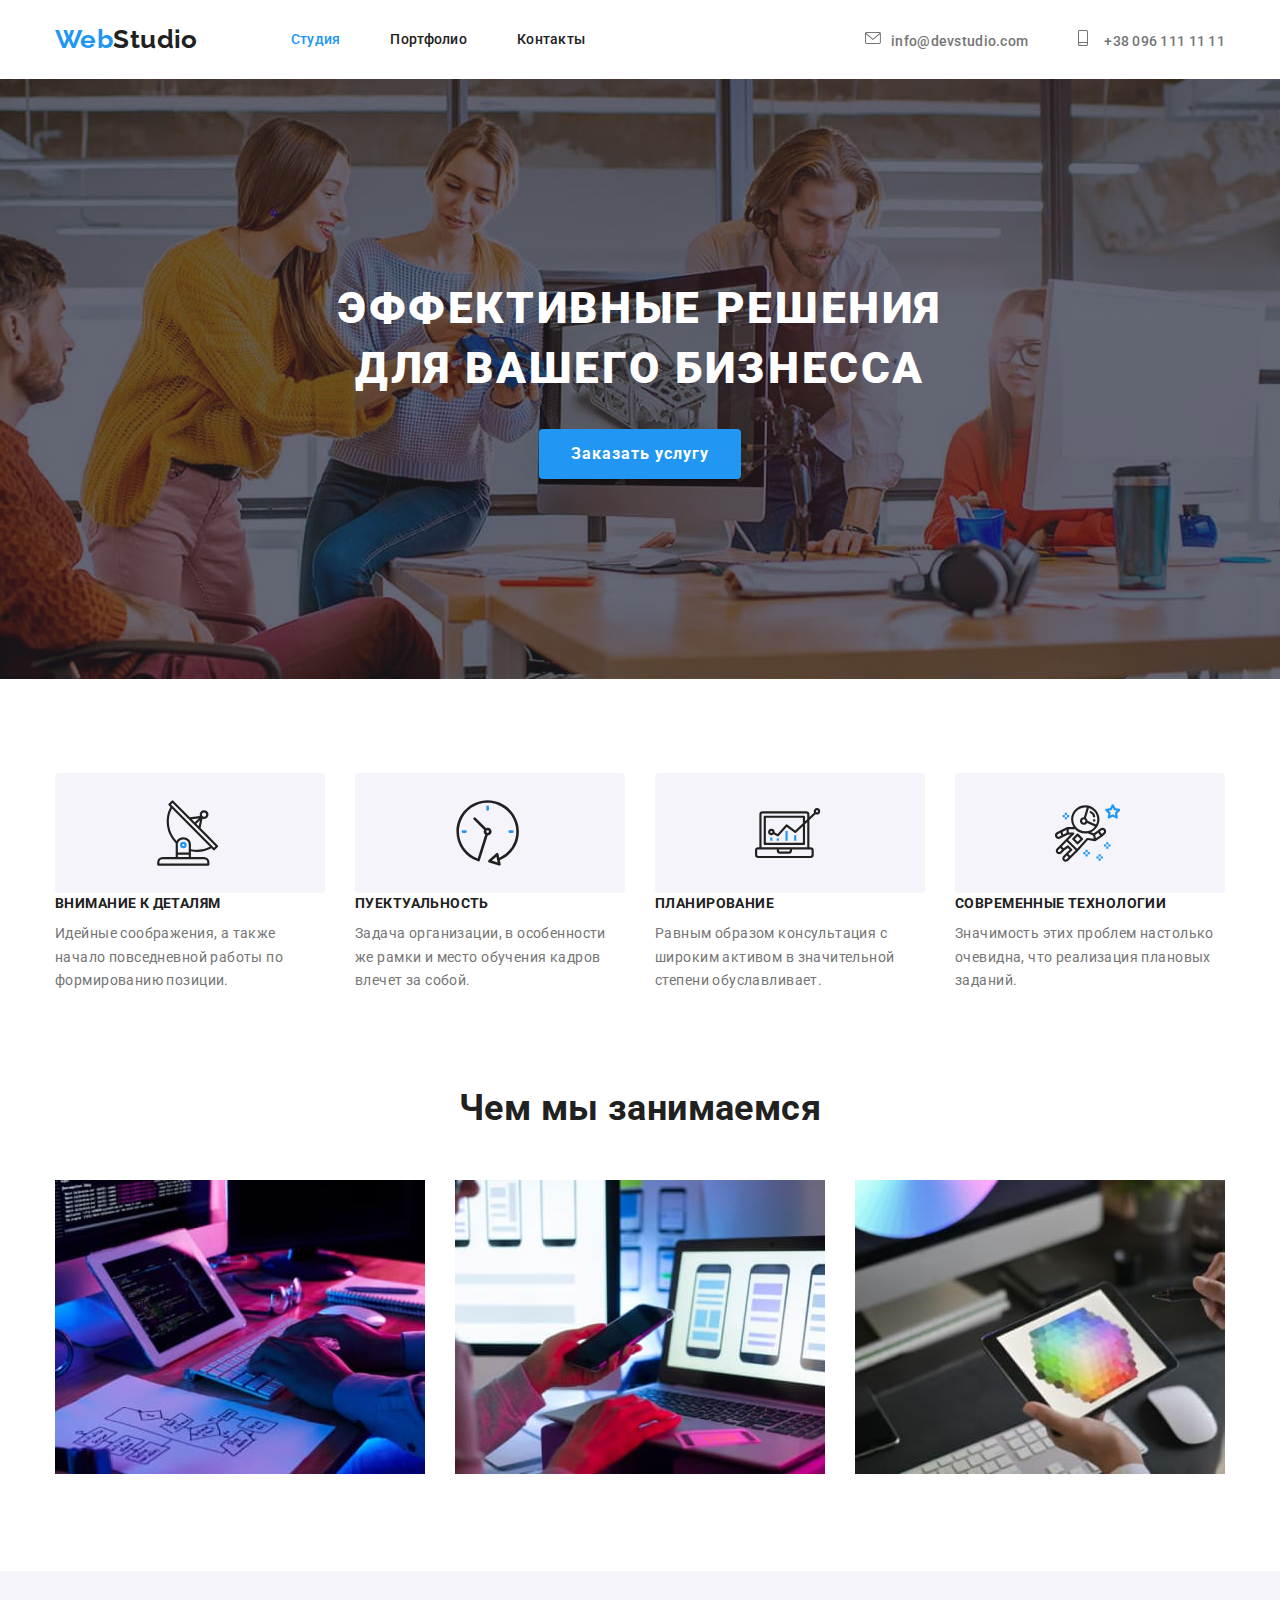
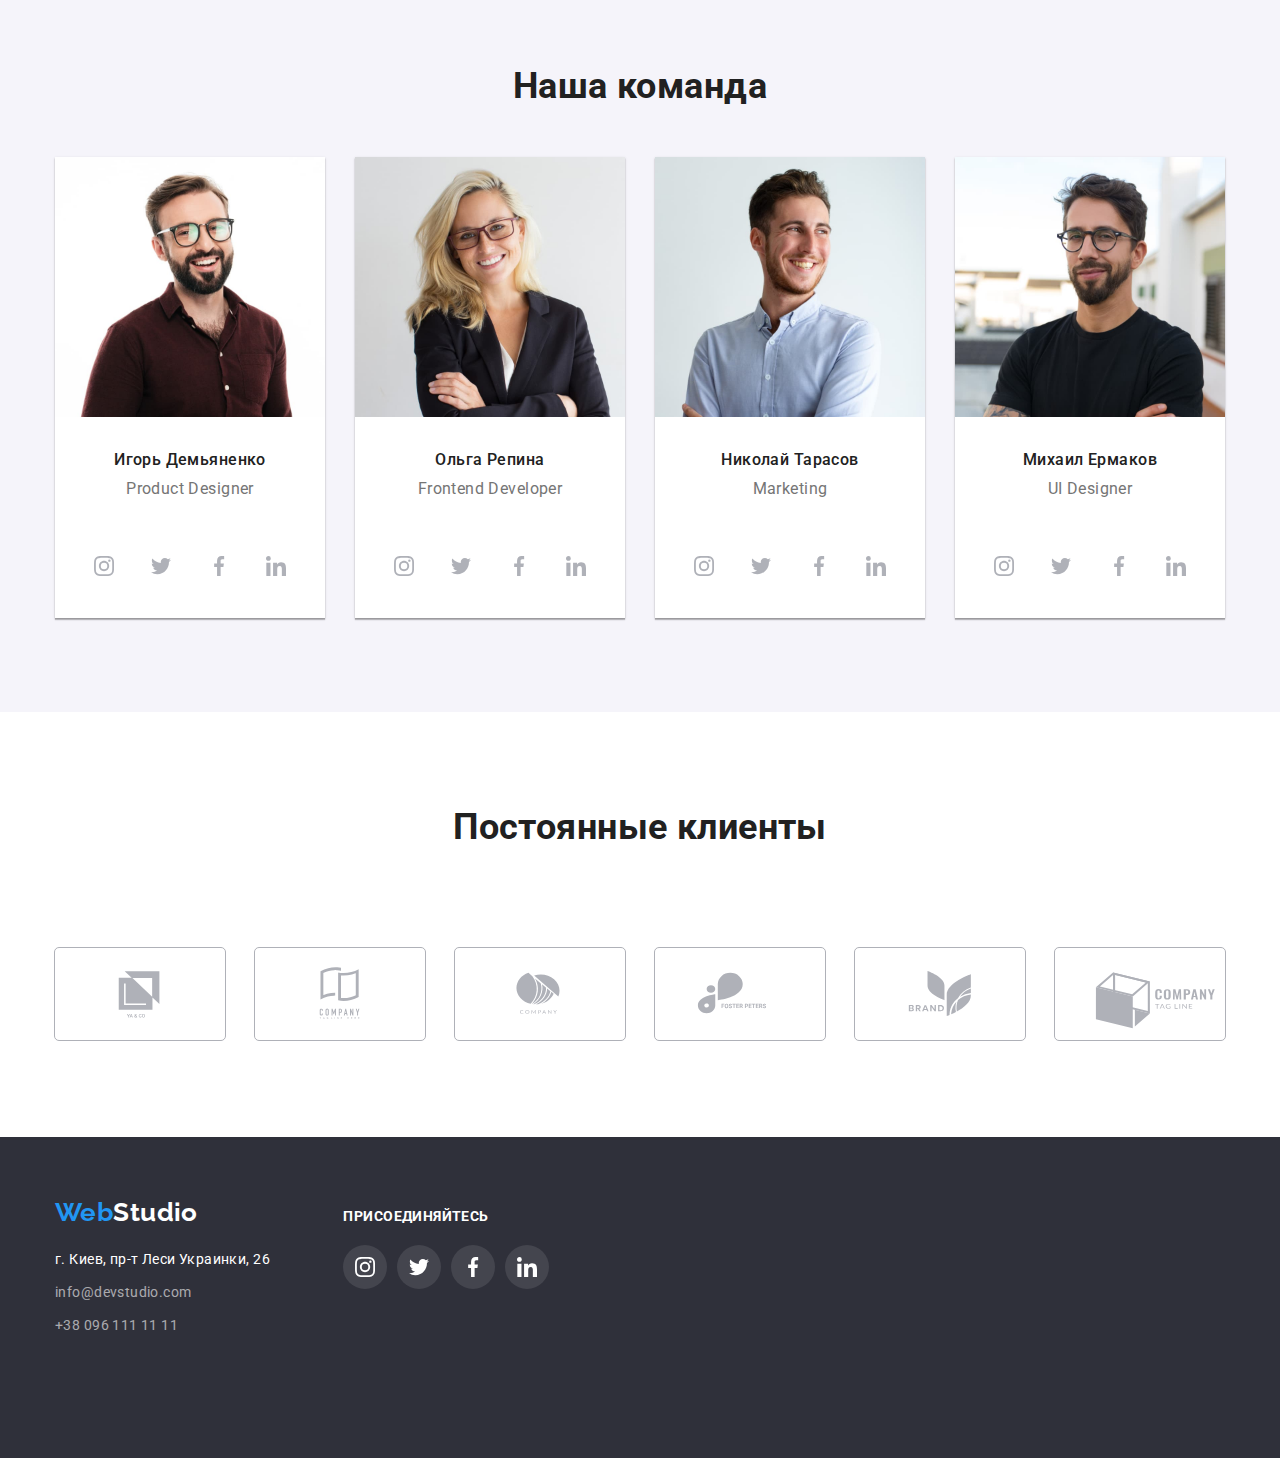
==== index.html @ 1c2a4734 "исправление ошибок" ====
<!DOCTYPE html>
<html lang="ru">
<head>
    <meta charset="UTF-8">
    <meta http-equiv="X-UA-Compatible" content="IE=edge">
    <meta name="viewport" content="width=device-width, initial-scale=1.0">
    <title>Домашняя работа №4</title>
    <link rel="preconnect" href="https://fonts.googleapis.com">
    <link rel="preconnect" href="https://fonts.gstatic.com" crossorigin>
    <link href="https://fonts.googleapis.com/css2?family=Raleway:wght@700&family=Roboto:wght@400;500;700;900&display=swap"
        rel="stylesheet">
    <link rel="stylesheet" href="https://cdnjs.cloudflare.com/ajax/libs/modern-normalize/1.1.0/modern-normalize.min.css">
    <link rel="stylesheet" href="./css/styles.css">
  
</head>
<body>
    <!--Шапка профиля-->
<header>
   <div class="container main-nav">
    <nav class="auth-nav">
        <a href="./index.html" class="logo"> <span class="title">Web</span>Studio
        </a>
        <ul class="site-nav">
            <li class="item"><a href="./index.html" class="link curent">Студия</a></li>
            <li class="item"><a href="./portfolio.html" class="link">Портфолио</a></li>
            <li class="item"><a href="" class="link">Контакты</a></li>
        </ul>
    </nav>
    <ul class="site-contacts">
        <li class="item">
            <a href="mailto:info@devstudio.com" class="link">
            <svg class="link-icon">
                <use href="./images/symbol-defs.svg#mail" width="16"></use>
            </svg>info@devstudio.com</a></li>
        <li class="item"><a href="tel:+380961111111" class="link">
            <svg class="link-icon">
            <use href="./images/symbol-defs.svg#phone" width="10"></use>
        </svg>+38 096 111 11 11</a></li>
    </ul>
   </div>
    
</header>
<main> 
    <!--Герой-->
    <section class="section hero">
        <h1 class="hero-title">ЭФФЕКТИВНЫЕ РЕШЕНИЯ ДЛЯ ВАШЕГО БИЗНЕССА</h1>
        <button type="button">Заказать услугу</button>
    </section>
    <!--Особенности-->
    <section class="section">
        <div class="container">
            <h2 class="visual-heading">Преймущества</h2>
        <ul class="peculiarities">
            <li class="item">
                <svg class="item-icom">
                    <use href="./images/symbol-defs.svg#antenna" width="65.32"></use>
                </svg>
                <h3 class="peculiarities-title">ВНИМАНИЕ К ДЕТАЛЯМ</h3>
                <p class="peculiarities-text">Идейные соображения, а также начало повседневной работы по формированию позиции.</p>
                
            </li>
            <li class="item">
                <svg class="item-icom">
                    <use href="./images/symbol-defs.svg#clock" width="65.32"></use>
                </svg>
                <h3 class="peculiarities-title">ПУЕКТУАЛЬНОСТЬ</h3>
                <p class="peculiarities-text">Задача организации, в особенности же рамки и место обучения кадров влечет за собой.</p>
            </li>
            <li class="item">
                <svg class="item-icom">
                    <use href="./images/symbol-defs.svg#diagram" width="65.32"></use>
                </svg>
                <h3 class="peculiarities-title">ПЛАНИРОВАНИЕ</h3>
                <p class="peculiarities-text">Равным образом консультация с широким активом в значительной степени обуславливает.</p>
            </li>
            <li class="item">
                <svg class="item-icom">
                    <use href="./images/symbol-defs.svg#astronaut" width="65.32"></use>
                </svg>
                <h3 class="peculiarities-title">СОВРЕМЕННЫЕ ТЕХНОЛОГИИ</h3>
                <p class="peculiarities-text">Значимость этих проблем настолько очевидна, что реализация плановых заданий.</p>
            </li>
        </ul>
        </div>
    </section>
    <!--Чем мы занимаемся-->
    <section class="section no-padding">
        <div class="container">
            <h2 class="section-title">Чем мы занимаемся</h2>
            <ul class="work">
                <li class="work-link">
                    <img src="./images/box1.jpg" width="370" height="294" alt="Работа на планшете с клавиатурой">
                </li>
                <li class="work-link">
                    <img src="./images/box2.jpg" width="370" height="294" alt="Работа на компьютере с телефоном">
                </li>
                <li class="work-link">
                    <img src="./images/box3.jpg" width="370" height="294" alt="Работа на планшете">
                </li>
            
            </ul>
        </div>
    </section>
    <!--Наша команда-->
    <section class="section team">
        <div class="container">
            <h2 class="section-title">Наша команда</h2>
        <ul class="team">
            <li class="team-list">
                <img src="./images/foto1.jpg" width="270" height="260" alt="Фото сотрудника">
                    <h3 class="team-name">Игорь Демьяненко</h3>
                    <p class="team-job">Product Designer</p>
                    <a href="" class="team-link">
                        <svg class="team-icon">
                        <use href="./images/symbol-defs.svg#instagram" width="20" height="20"></use>
                    </svg>
                    </a>
                    <a href="" class="team-link">
                        <svg class="team-icon">
                        <use href="./images/symbol-defs.svg#twitter" width="20" height="20"></use>
                    </svg>
                    </a>
                    <a href="" class="team-link">
                        <svg class="team-icon">
                        <use href="./images/symbol-defs.svg#facebook" width="20" height="20"></use>
                    </svg>
                    </a>
                    <a href="" class="team-link">
                        <svg class="team-icon">
                        <use href="./images/symbol-defs.svg#linkedIn" width="20" height="20"></use>
                    </svg>
                    </a>
                    
                
            </li>
            <li class="team-list">
                <img src="./images/foto2.jpg" width="270" height="260" alt="Фото сотрудника">
                    <h3 class="team-name">Ольга Репина</h3>
                    <p class="team-job">Frontend Developer</p>
                    <a href="" class="team-link">
                        <svg class="team-icon">
                        <use href="./images/symbol-defs.svg#instagram" width="20" height="20"></use>
                    </svg>
                    </a>
                    <a href="" class="team-link">
                        <svg class="team-icon">
                        <use href="./images/symbol-defs.svg#twitter" width="20" height="20"></use>
                    </svg>
                    </a>
                    <a href="" class="team-link">
                        <svg class="team-icon">
                        <use href="./images/symbol-defs.svg#facebook" width="20" height="20"></use>
                    </svg>
                    </a>
                    <a href="" class="team-link">
                        <svg class="team-icon">
                        <use href="./images/symbol-defs.svg#linkedIn" width="20" height="20"></use>
                    </svg>
                    </a>
                
            </li>
            <li class="team-list">
                <img src="./images/foto3.jpg" width="270" height="260" alt="Фото сотрудника">
                    <h3 class="team-name">Николай Тарасов</h3>
                    <p class="team-job">Marketing</p>
                    <a href="" class="team-link">
                        <svg class="team-icon">
                        <use href="./images/symbol-defs.svg#instagram" width="20" height="20"></use>
                    </svg>
                    </a>
                    <a href="" class="team-link">
                        <svg class="team-icon">
                        <use href="./images/symbol-defs.svg#twitter" width="20" height="20"></use>
                    </svg>
                    </a>
                    <a href="" class="team-link">
                        <svg class="team-icon">
                        <use href="./images/symbol-defs.svg#facebook" width="20" height="20"></use>
                    </svg>
                    </a>
                    <a href="" class="team-link">
                        <svg class="team-icon">
                        <use href="./images/symbol-defs.svg#linkedIn" width="20" height="20"></use>
                    </svg>
                    </a>
                
            </li>
            <li class="team-list">
                <img src="./images/foto4.jpg" width="270" height="260" alt="Фото сотрудника">
                    <h3 class="team-name">Михаил Ермаков</h3>
                    <p class="team-job">UI Designer</p>
                    <a href="" class="team-link">
                        <svg class="team-icon">
                        <use href="./images/symbol-defs.svg#instagram" width="20" height="20"></use>
                    </svg>
                    </a>
                    <a href="" class="team-link">
                        <svg class="team-icon">
                        <use href="./images/symbol-defs.svg#twitter" width="20" height="20"></use>
                    </svg>
                    </a>
                    <a href="" class="team-link">
                        <svg class="team-icon">
                        <use href="./images/symbol-defs.svg#facebook" width="20" height="20"></use>
                    </svg>
                    </a>
                    <a href="" class="team-link">
                        <svg class="team-icon">
                        <use href="./images/symbol-defs.svg#linkedIn" width="20" height="20"></use>
                    </svg>
                    </a>
                
            </li>
        </ul>
        </div>
    </section>
    <!-- Постоянные клиенты -->
    <section class="section">
        <div class="container">
            <h2 class="section-title">Постоянные клиенты</h2>
            <ul class="clients">
                <li class="clients-list">
                    <a href="" class="clients-link">
                        <svg class="clients-icon">
                            <use href="./images/symbol-defs.svg#company1" width="106" height="60"></use>
                        </svg>
                    </a>
                </li>
                <li class="clients-list">
                    <a href="" class="clients-link">
                        <svg class="clients-icon">
                            <use href="./images/symbol-defs.svg#company2" width="106" height="60"></use>
                        </svg>
                    </a>
                </li>
                <li class="clients-list">
                    <a href="" class="clients-link">
                        <svg class="clients-icon">
                            <use href="./images/symbol-defs.svg#company3" width="106" height="60"></use>
                        </svg>
                    </a>
                </li>
                <li class="clients-list">
                    <a href="" class="clients-link">
                        <svg class="clients-icon">
                            <use href="./images/symbol-defs.svg#company4" width="106" height="60"></use>
                        </svg>
                    </a>
                </li>
                <li class="clients-list">
                    <a href="" class="clients-link">
                        <svg class="clients-icon">
                            <use href="./images/symbol-defs.svg#company5" width="106" height="60"></use>
                        </svg>
                    </a>
                </li>
                <li class="clients-list">
                    <a href="" class="clients-link">
                        <svg class="clients-icon">
                            <use href="./images/symbol-defs.svg#company6"></use>
                        </svg>
                    </a>
                </li>
            </ul>
        </div>
    </section>
</main>

<!--Футер-->
<footer class="footer">
   <div class="container">
     
    <address class="footer-adress">
        <ul>
            <li><a href="./index.html" class="logo-footer"><span class="title">Web</span>Studio
            </a></li>
            <li class="footer-item"><a href="https://goo.gl/maps/piqngm7oDQpEDh6u6" class="map" target="_blank" rel="noopener nofollow noreferrer">г. Киев, пр-т Леси Украинки, 26</a></li>
            <li class="footer-item"><a href="mailto:info@devstudio.com" class="link">info@devstudio.com</a></li>
            <li class="footer-item"><a href="tel:+380961111111" class="link">+38 096 111 11 11</a></li>
        </ul>
    </address>
    
    <div class="social">
        <h3 class="text">присоединяйтесь</h3>
        <ul class="soc">
            <li class="soc-list">
                <a href="" class="soc-link">
                    <svg class="soc-icon">
                        <use href="./images/symbol-defs.svg#instagram" width="20" height="20"></use>
                    </svg>
                </a>
            </li>
            <li class="soc-list">
                <a href="" class="soc-link">
                    <svg class="soc-icon">
                        <use href="./images/symbol-defs.svg#twitter" width="20" height="20"></use>
                    </svg>
                </a>
            </li>
            <li class="soc-list">
                <a href="" class="soc-link">
                    <svg class="soc-icon">
                        <use href="./images/symbol-defs.svg#facebook" width="20" height="20"></use>
                    </svg>
                </a>
            </li>
            <li class="soc-list">
                <a href="" class="soc-link">
                    <svg class="soc-icon">
                        <use href="./images/symbol-defs.svg#linkedIn" width="20" height="20"></use>
                    </svg>
                </a>
            </li>
        </ul>
    </div>
    </div>


</footer>
    
</body>
</html>
---- css/styles.css ----
/* основной цвет текста #212121 */
/* вторичный цвет текста #757575 */
/* основной цвет фона #FFFFFF*/
/* вторичный цвет фона #F5F4FA */
/* акцент #2196F3 */
/* цвет иконок #AFB1B8 */

:root {
    --primary-text-color: #212121;
    --title-text-color: #757575;
    --accent-color: #2196F3;
    --primary-white-color: #FFFFFF;
    --background-grey-color: #F5F4FA;
    --background-spaygrey-color: #2F303A;
    --icon-grey-color: #AFB1B8;

}

body {
    margin: 0;

    color: var(--primary-text-color);
    background-color: var(--primary-white-color);

    font-family: 'Roboto', sans-serif;
    font-size: 14px;
    letter-spacing: 0.03em;
}

ul {
    list-style: none;
    margin: 0;
    padding: 0;
    border: none;
}

.section {
    padding-top: 94px;
    padding-bottom: 94px;
}

/* Контейнер */
.container {
    width: 1200px;
    padding-left: 15px;
    padding-right: 15px;
    margin-left: auto;
    margin-right: auto;
}

.main-nav {
    display: flex;
    align-items: center;
}

/* Логотип */
.logo {
    margin-right: 93px;

    color: var(--primary-text-color);

    font-family: 'Raleway', sans-serif;
    font-weight: 700;
    font-size: 26px;
    line-height: 1.19;
    text-decoration: none;
    
    
    
}
.logo .title {
    
    color: var(--accent-color);
}

.auth-nav {
    display: flex;
    align-items: center;

}

/* Навигация */
.site-nav {
    display: flex;
}

.site-nav .item:not(:last-child) {
    margin-right: 50px;
}

.site-nav .link {
    display: block;
    padding-top: 32px;
    padding-bottom: 32px;

    color: var(--primary-text-color);

    font-weight: 500;
    line-height: 1.1;
    letter-spacing: 0.02em;
    text-decoration: none;
    
}

.site-nav .link:hover,
.site-nav .link:focus {
    color: var(--accent-color);
}

.site-nav .link.curent {
    color: var(--accent-color);
}

/* Контакты */

.site-contacts {
    display: flex;
    align-items: center;
    margin-left: auto;
    
}
.site-contacts .item:not(:last-child) {
    margin-right: 50px;
}

.site-contacts .link {
    padding-top: 32px;
    padding-bottom: 32px;
    align-items: center;

    color: var(--title-text-color);

    font-weight: 500;
    line-height: 1.1;
    letter-spacing: 0.02em;
    text-decoration: none;
}

.site-contacts .link:hover,
.site-contacts .link:focus {
    color: var(--accent-color);
}
.link-icon {
   background-position: center;
    width: 16px;
    height: 16px;
    margin-right: 10px;

    fill: var(--title-text-color);
    
}

.link-icon:hover,
.link-icon:focus {
    fill: var(--accent-color);
}


/* Герой */

.hero {
    padding-top: 200px;
    padding-bottom: 200px;

    background-image: linear-gradient(
        rgba(47, 48, 58, 0.4),
        rgba(47, 48, 58, 0.4)
    ),
    url("../images/hero.jpg");
    background-color: #C4C4C4;

    background-repeat: no-repeat;
    background-position: center;
    background-size: cover;

    text-align: center;
    
}

.hero-title {
    width: 693px;
    margin-top: 0;
    margin-bottom: 30px;
    margin-left: auto;
    margin-right: auto;

    color: var(--primary-white-color);

    font-weight: 900;
    font-size: 44px;
    line-height: 1.36;
    letter-spacing: 0.06em;
    text-transform: uppercase;
    /* text-align: center; */
    
    
    
}

.hero>button {
    padding-top: 10px;
    padding-bottom: 10px;
    padding-right: 32px;
    padding-left: 32px;
    
    color: var(--primary-white-color);
    background-color: var(--accent-color);

    font-family: inherit;
    font-weight: 700;
    font-size: 16px;
    line-height: 1.88;
    letter-spacing: 0.06em;
    box-shadow: 0px 4px 4px rgba(0, 0, 0, 0.15);
    border-radius: 4px;
    border: 0;
}

.button.active {
    color: var(--primary-white-color);
    background-color: var(--accent-color);
    
}
.button.active,
.button {
    display: inline-block;
    padding: 6px 22px;
    border-radius: 4px;
    text-align: center;
    border: 0;
}

/* Особенности */
.visual-heading{
    position: absolute;
    width: 1px;
    height: 1px;
    margin: -1px;
    border: 0;
    padding: 0;
    white-space: nowrap;
    clip-path: inset(100%);
    clip: rect(0 0 0 0);
    overflow: hidden;

}
.section.no-padding {
    padding-top: 0;
}

.peculiarities {
    display: flex;
    align-items: center;

}

.peculiarities .item {
    width: 270px;
}

.peculiarities .item:not(:last-child) {
    margin-right: 30px;

}

.item-icom {
    width: 270px;
    height: 120px;
    padding-left: 100px;
    border-radius: 4px;
    background-color: var(--background-grey-color);
    
}

.peculiarities-title {
    margin-top: 0;
    margin-bottom: 10px;

    color: var(--primary-text-color);

    font-size: 14px;
    line-height: 1.1;
    text-transform: uppercase;
    
}

.peculiarities-text {
    margin-top: 0;
    margin-bottom: 0;

    color: var(--title-text-color);

    line-height: 1.71;
    
}

/* Чем мы занимаемся */

.work {
    display: flex;
}

.section-title {
    margin-top: 0;
    margin-bottom: 50px;

    font-size: 36px;
    line-height: 1.17;
    text-align: center;
    
}

.work-link:not(:last-child) {
    margin-right: 30px;
}

/* Наша команда */
.section.team {
    background-color: var(--background-grey-color);  
}

.team {
    display: flex;
    
}
 
.team-list {
    width: 270px;

    background-color: var(--primary-white-color);
    box-shadow: 
    0px 1px 3px rgba(0, 0, 0, 0.12), 
    0px 1px 1px rgba(0, 0, 0, 0.14), 
    0px 2px 1px rgba(0, 0, 0, 0.2);

    text-align: center;
}

.team-list:not(:last-child) {
    margin-right: 30px;
}


.team-link {
    display: inline-flex;
    text-decoration: none;
    width: 44px;
    height: 44px;
    margin-bottom: 30px;
    margin-top: 16px;

    fill: var(--icon-grey-color);

}
.team-icon {
    padding-left: 12px;
    padding-top: 12px;
}

.team-link:not(:last-child) {
    margin-right: 10px;
}

.team-link:hover,
.team-link:focus {
    background-color: var(--accent-color);
    fill: var(--primary-white-color);
    border-radius: 50%;
    border: 0;

}



.team-name {
    padding-top: 30px;
    padding-bottom: 10px;
    margin-top: 0px;
    margin-bottom: 0px;

    color: var(--primary-text-color);

    font-weight: 500;
    font-size: 16px;
    line-height: 1.19;
    
    
}
.team-job {
    padding-bottom: 30px;
    margin-top: 0;
    margin-bottom: 0;

    color: var(--title-text-color);

    font-size: 16px;
    line-height: 1.19;
    
}

/* Клиенты */

.clients {
    display: flex;
    margin: 0;
    padding: 0;
    border: none;
    
}

.clients-link {
    display: inline-flex;
    text-decoration: none;
    width: 170px;
    height: 92px;
    margin-top: 50px;

    fill: var(--icon-grey-color);
    outline: 1px solid var(--icon-grey-color);
    border-radius: 4px;
}

.clients-list:not(:last-child) {
    margin-right: 30px;
}
.clients-icon {
    padding-top: 16px;
    padding-left: 32px;
}

.clients-link:hover,
.clients-link:focus {
    fill: var(--accent-color);
    border: 1px solid var(--accent-color);

}


/* footer */

.footer {
    display: flex;
    padding-top: 60px;
    padding-bottom: 60px;
    padding-left: 0;
    padding-right: 0;

    background-color: var(--background-spaygrey-color);
}
   
.logo-footer {
    display: inline-flex;
    margin-bottom: 20px;

    color: var(--primary-white-color);

    font-family: 'Raleway', sans-serif;
    font-weight: 700;
    font-size: 26px;
    line-height: 1.19;
    text-decoration: none;
    font-style: normal;
    
}

.logo-footer .title {
    color: var(--accent-color);

}

.footer-adress {
    display: inline-flex;
    margin-bottom: 60px;
}

.footer-adress .map {
    display: block;
    margin-bottom: 9px;

    color: var(--primary-white-color);

    font-style: normal;
    line-height: 1.71;
    text-decoration: none;
    
}

.footer-adress .link {
    display: block;

    color: rgba(255, 255, 255, 0.6);

    font-style: normal;
    line-height: 1.71;
    text-decoration: none;
    
}
.footer-adress .link:hover,
.footer-adress .link:focus {
    color: var(--accent-color);
}


.footer-item:not(:last-child) {
    margin-bottom: 9px;
}

.text {
    margin-top: 0;
    margin-bottom: 0;
    margin-left: 0;
    margin-right: 0;
    padding-bottom: 20px;

    color: var(--primary-white-color);

    font-weight: 700;
    font-size: 14px;
    line-height: 1.14;
    letter-spacing: 0.03em;
    text-transform: uppercase;

}
.social {
    display: inline-flex;
    flex-direction: column;
    margin-left: 70px;
}

.soc {
    display: inline-flex;

} 

.soc-list {
    /* display: block; */
}
    

.soc-link {
    display: inline-flex;
    text-decoration: none;
    width: 44px;
    height: 44px;

    fill: var(--primary-white-color);
    background-color: rgba(255, 255, 255, 0.1);
    border-radius: 50%;

}

.soc-icon {
    display: inline-flex;
    padding-left: 12px;
    padding-top: 12px;
}

.soc-list:not(:last-child) {
    margin-right: 10px;
}

.soc-link:hover,
.soc-link:focus {
    background-color: var(--accent-color);
    fill: var(--primary-white-color);
    border-radius: 50%;
}




/* styles portfolio */
/* job */

.job-button {
    display: flex;
    justify-content: center;
    margin-bottom: 50px;
}

.job-button .item:not(:last-child) {
    margin-right: 8px;
}

.button {
    color: var(--primary-text-color);

    font-family: inherit;
    font-weight: 500;
    font-size: 16px;
    line-height: 1.62;
    letter-spacing: 0.03em;
}


.button:hover,
.button:focus {
    color: var(--primary-white-color);
    background-color: var(--accent-color);
}

.job {
    display: flex;
    flex-wrap: wrap;
    
}

.job-item {
    width: 370px;
    margin-right: 30px;
    margin-bottom: 30px;

    border: 1px solid #EEEEEE;
}

.job-item:nth-child(3n) {
    margin-right: 0;
}

.job-item:nth-last-child(-n + 3) {
    margin-bottom: 0;
}

.job-link {
    margin-top: 0;
    margin-bottom: 0;

    text-decoration: none;

}

.job-title {
    margin-top: 0;
    margin-bottom: 0;
    padding-top: 20px;
    padding-bottom: 4px;
    padding-left: 24px;

    color: var(--primary-text-color);

    font-size: 18px;
    line-height: 2;
    letter-spacing: 0.06em;
    
    
    
}
.job-text {
    margin-top: 0;
    margin-bottom: 0;
    padding-bottom: 20px;
    padding-left: 24px;

    color: var(--title-text-color);

    font-size: 16px;
    line-height: 1.88;
    
}
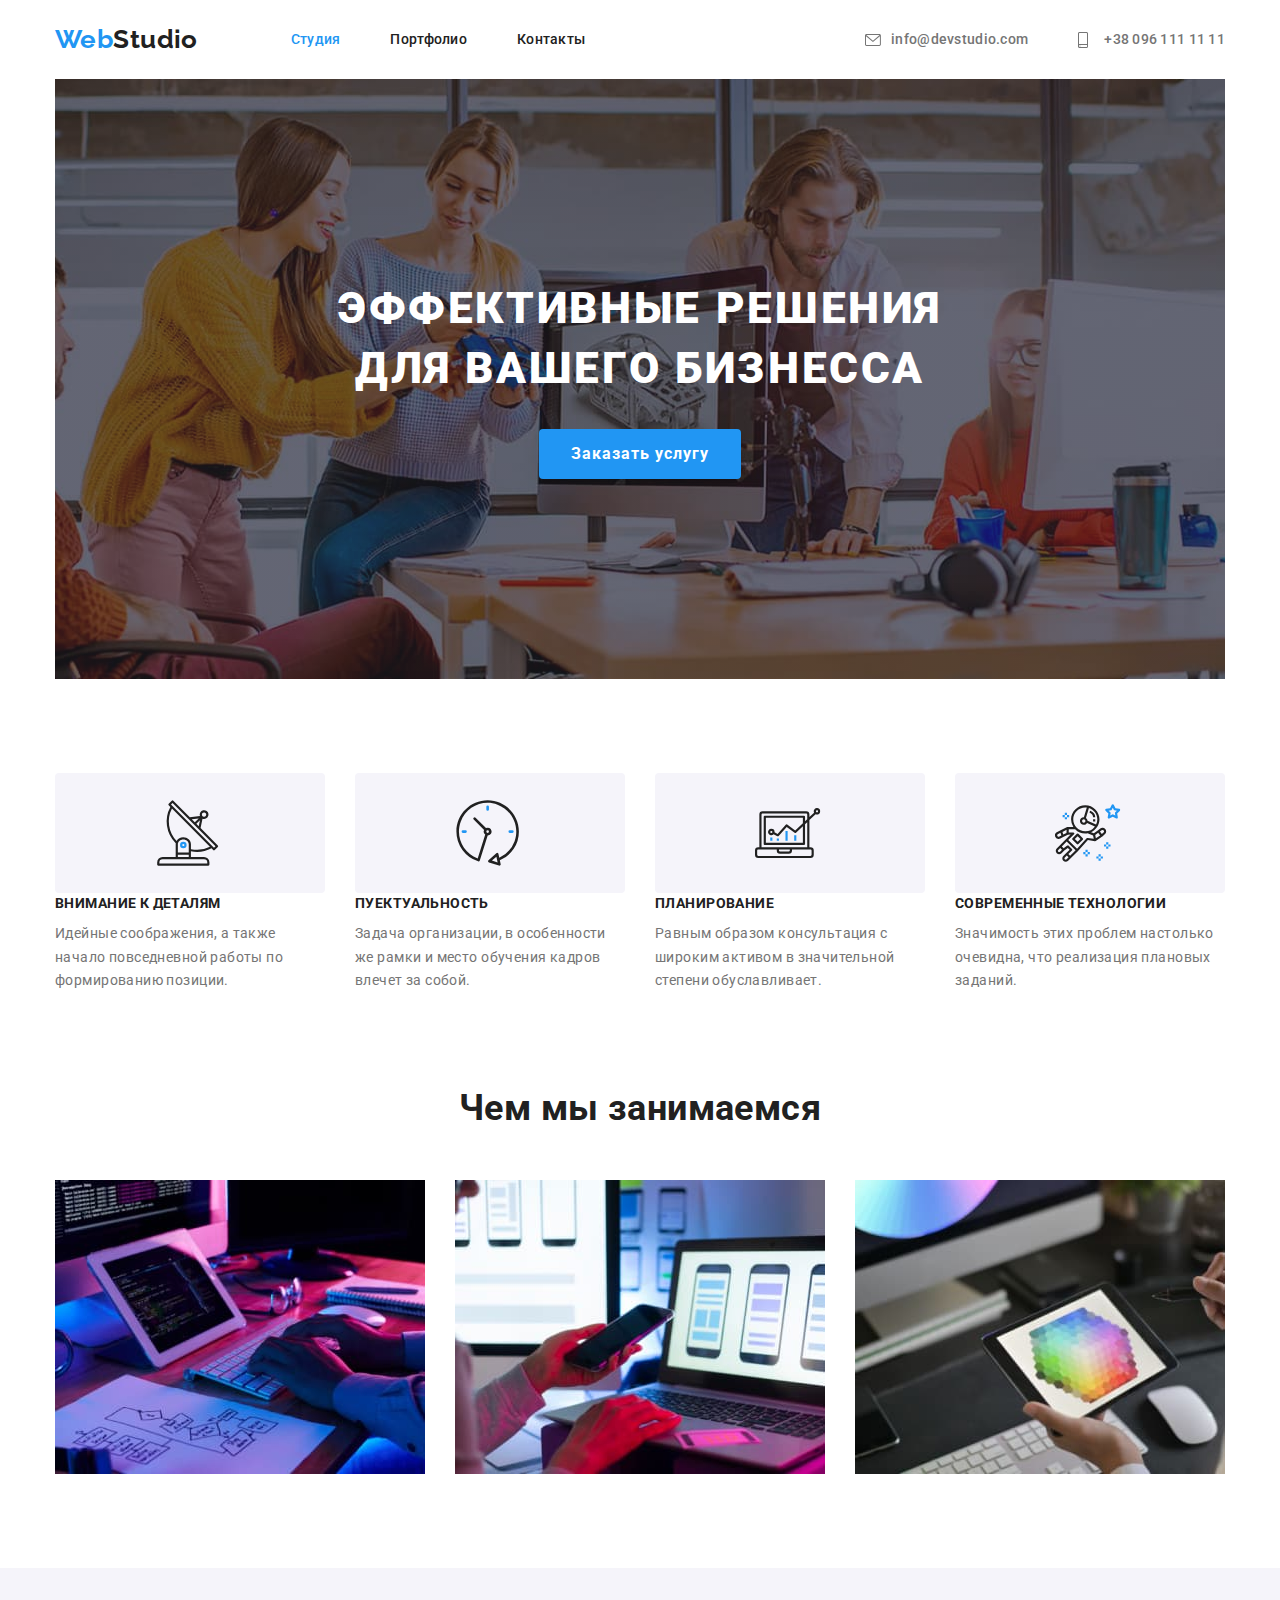
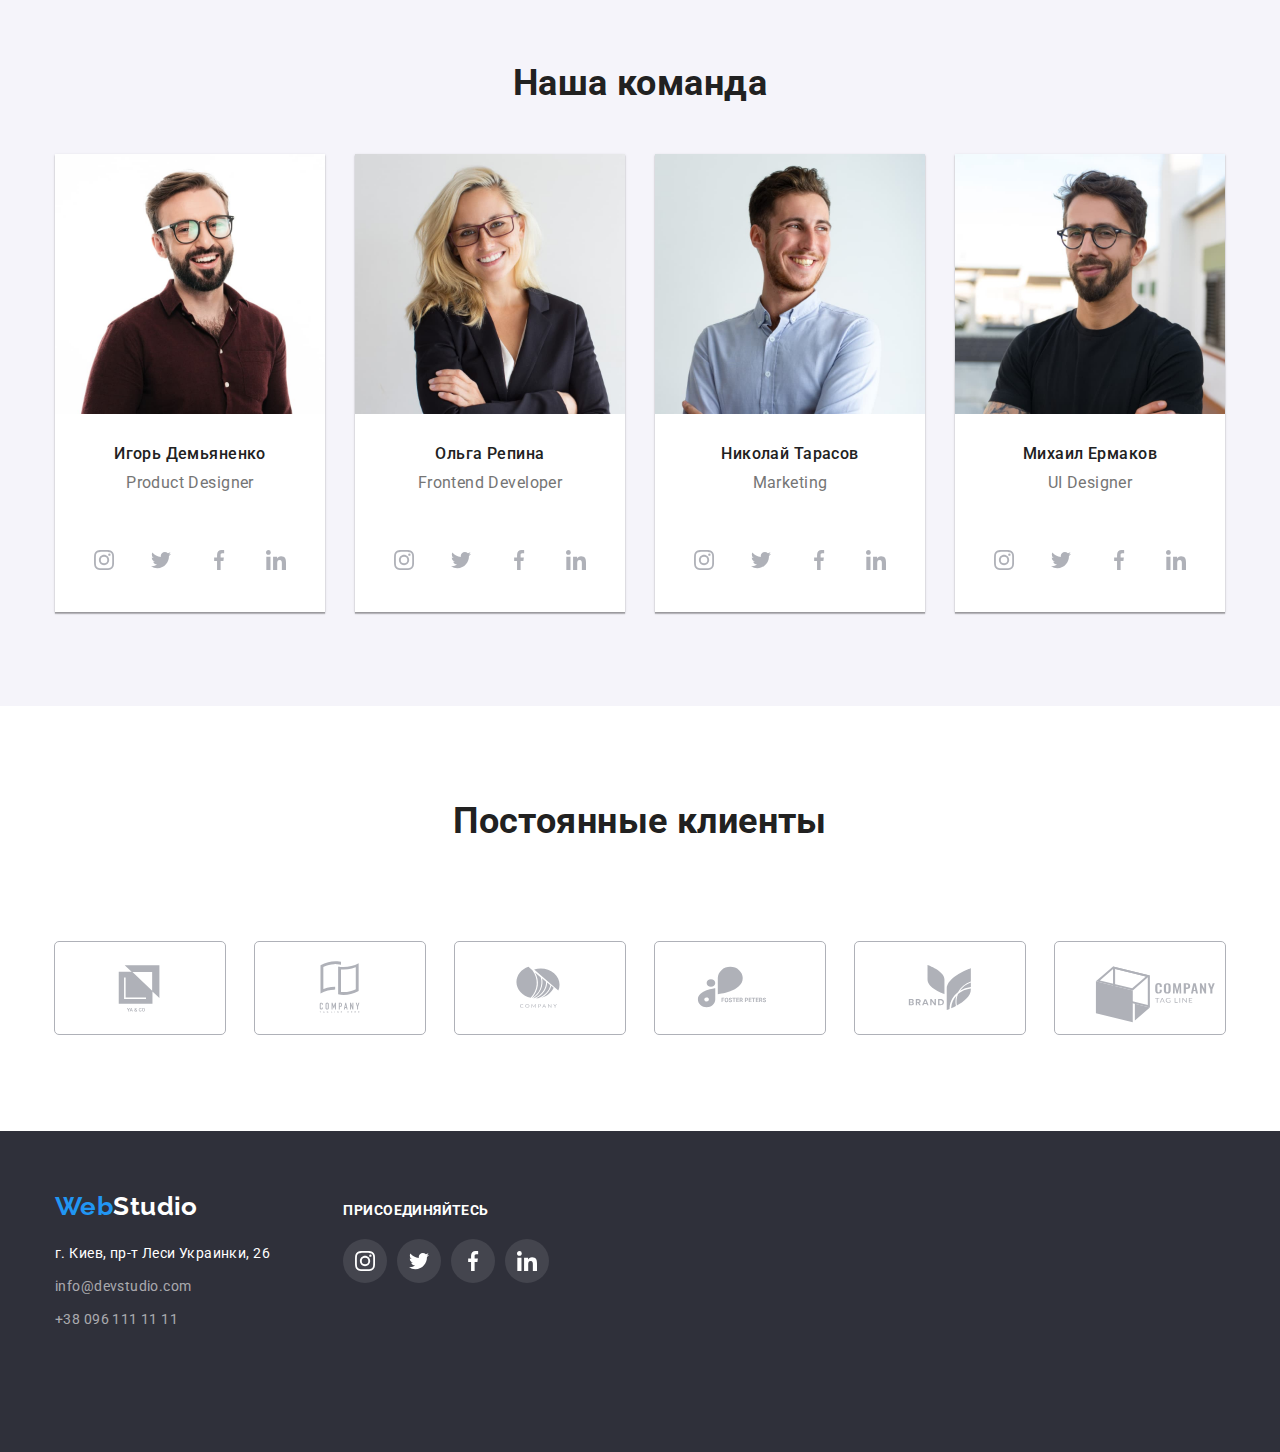
==== commit 7f123422: "добавление блоков" ====
--- a/index.html
+++ b/index.html
@@ -42,10 +42,12 @@
 </header>
 <main> 
     <!--Герой-->
-    <section class="section hero">
-        <h1 class="hero-title">ЭФФЕКТИВНЫЕ РЕШЕНИЯ ДЛЯ ВАШЕГО БИЗНЕССА</h1>
-        <button type="button">Заказать услугу</button>
-    </section>
+    <div class="container">
+        <section class="section hero">
+            <h1 class="hero-title">ЭФФЕКТИВНЫЕ РЕШЕНИЯ ДЛЯ ВАШЕГО БИЗНЕССА</h1>
+            <button type="button" class="hero-button">Заказать услугу</button>
+        </section>
+    </div>
     <!--Особенности-->
     <section class="section">
         <div class="container">
@@ -105,8 +107,8 @@
     <section class="section team">
         <div class="container">
             <h2 class="section-title">Наша команда</h2>
-        <ul class="team">
-            <li class="team-list">
+        <ul class="team-list">
+            <li class="team-roster">
                 <img src="./images/foto1.jpg" width="270" height="260" alt="Фото сотрудника">
                     <h3 class="team-name">Игорь Демьяненко</h3>
                     <p class="team-job">Product Designer</p>
@@ -133,7 +135,7 @@
                     
                 
             </li>
-            <li class="team-list">
+            <li class="team-roster">
                 <img src="./images/foto2.jpg" width="270" height="260" alt="Фото сотрудника">
                     <h3 class="team-name">Ольга Репина</h3>
                     <p class="team-job">Frontend Developer</p>
@@ -159,7 +161,7 @@
                     </a>
                 
             </li>
-            <li class="team-list">
+            <li class="team-roster">
                 <img src="./images/foto3.jpg" width="270" height="260" alt="Фото сотрудника">
                     <h3 class="team-name">Николай Тарасов</h3>
                     <p class="team-job">Marketing</p>
@@ -185,7 +187,7 @@
                     </a>
                 
             </li>
-            <li class="team-list">
+            <li class="team-roster">
                 <img src="./images/foto4.jpg" width="270" height="260" alt="Фото сотрудника">
                     <h3 class="team-name">Михаил Ермаков</h3>
                     <p class="team-job">UI Designer</p>
--- a/css/styles.css
+++ b/css/styles.css
@@ -39,6 +39,12 @@
     padding-bottom: 94px;
 }
 
+img {
+    display: block;
+    max-width: 100%;
+    height: auto;
+}
+
 /* Контейнер */
 .container {
     width: 1200px;
@@ -115,7 +121,6 @@
 
 .site-contacts {
     display: flex;
-    align-items: center;
     margin-left: auto;
     
 }
@@ -126,7 +131,6 @@
 .site-contacts .link {
     padding-top: 32px;
     padding-bottom: 32px;
-    align-items: center;
 
     color: var(--title-text-color);
 
@@ -141,10 +145,11 @@
     color: var(--accent-color);
 }
 .link-icon {
-   background-position: center;
+    background-position: center;
     width: 16px;
     height: 16px;
     margin-right: 10px;
+    vertical-align: middle;
 
     fill: var(--title-text-color);
     
@@ -191,13 +196,10 @@
     line-height: 1.36;
     letter-spacing: 0.06em;
     text-transform: uppercase;
-    /* text-align: center; */
-    
-    
-    
-}
-
-.hero>button {
+    
+}
+
+.hero-button {
     padding-top: 10px;
     padding-bottom: 10px;
     padding-right: 32px;
@@ -221,14 +223,7 @@
     background-color: var(--accent-color);
     
 }
-.button.active,
-.button {
-    display: inline-block;
-    padding: 6px 22px;
-    border-radius: 4px;
-    text-align: center;
-    border: 0;
-}
+
 
 /* Особенности */
 .visual-heading{
@@ -319,12 +314,12 @@
     background-color: var(--background-grey-color);  
 }
 
-.team {
+.team-list {
     display: flex;
     
 }
  
-.team-list {
+.team-roster {
     width: 270px;
 
     background-color: var(--primary-white-color);
@@ -336,7 +331,7 @@
     text-align: center;
 }
 
-.team-list:not(:last-child) {
+.team-roster:not(:last-child) {
     margin-right: 30px;
 }
 
@@ -599,6 +594,15 @@
     background-color: var(--accent-color);
 }
 
+.button.active,
+.button {
+    display: inline-block;
+    padding: 6px 22px;
+    border-radius: 4px;
+    text-align: center;
+    border: 0;
+}
+
 .job {
     display: flex;
     flex-wrap: wrap;
@@ -621,6 +625,13 @@
     margin-bottom: 0;
 }
 
+.job-item:hover,
+.job-item:focus {
+    box-shadow: 0px 1px 1px rgba(0, 0, 0, 0.12), 
+                0px 4px 4px rgba(0, 0, 0, 0.06), 
+                1px 4px 6px rgba(0, 0, 0, 0.16);
+}
+
 .job-link {
     margin-top: 0;
     margin-bottom: 0;
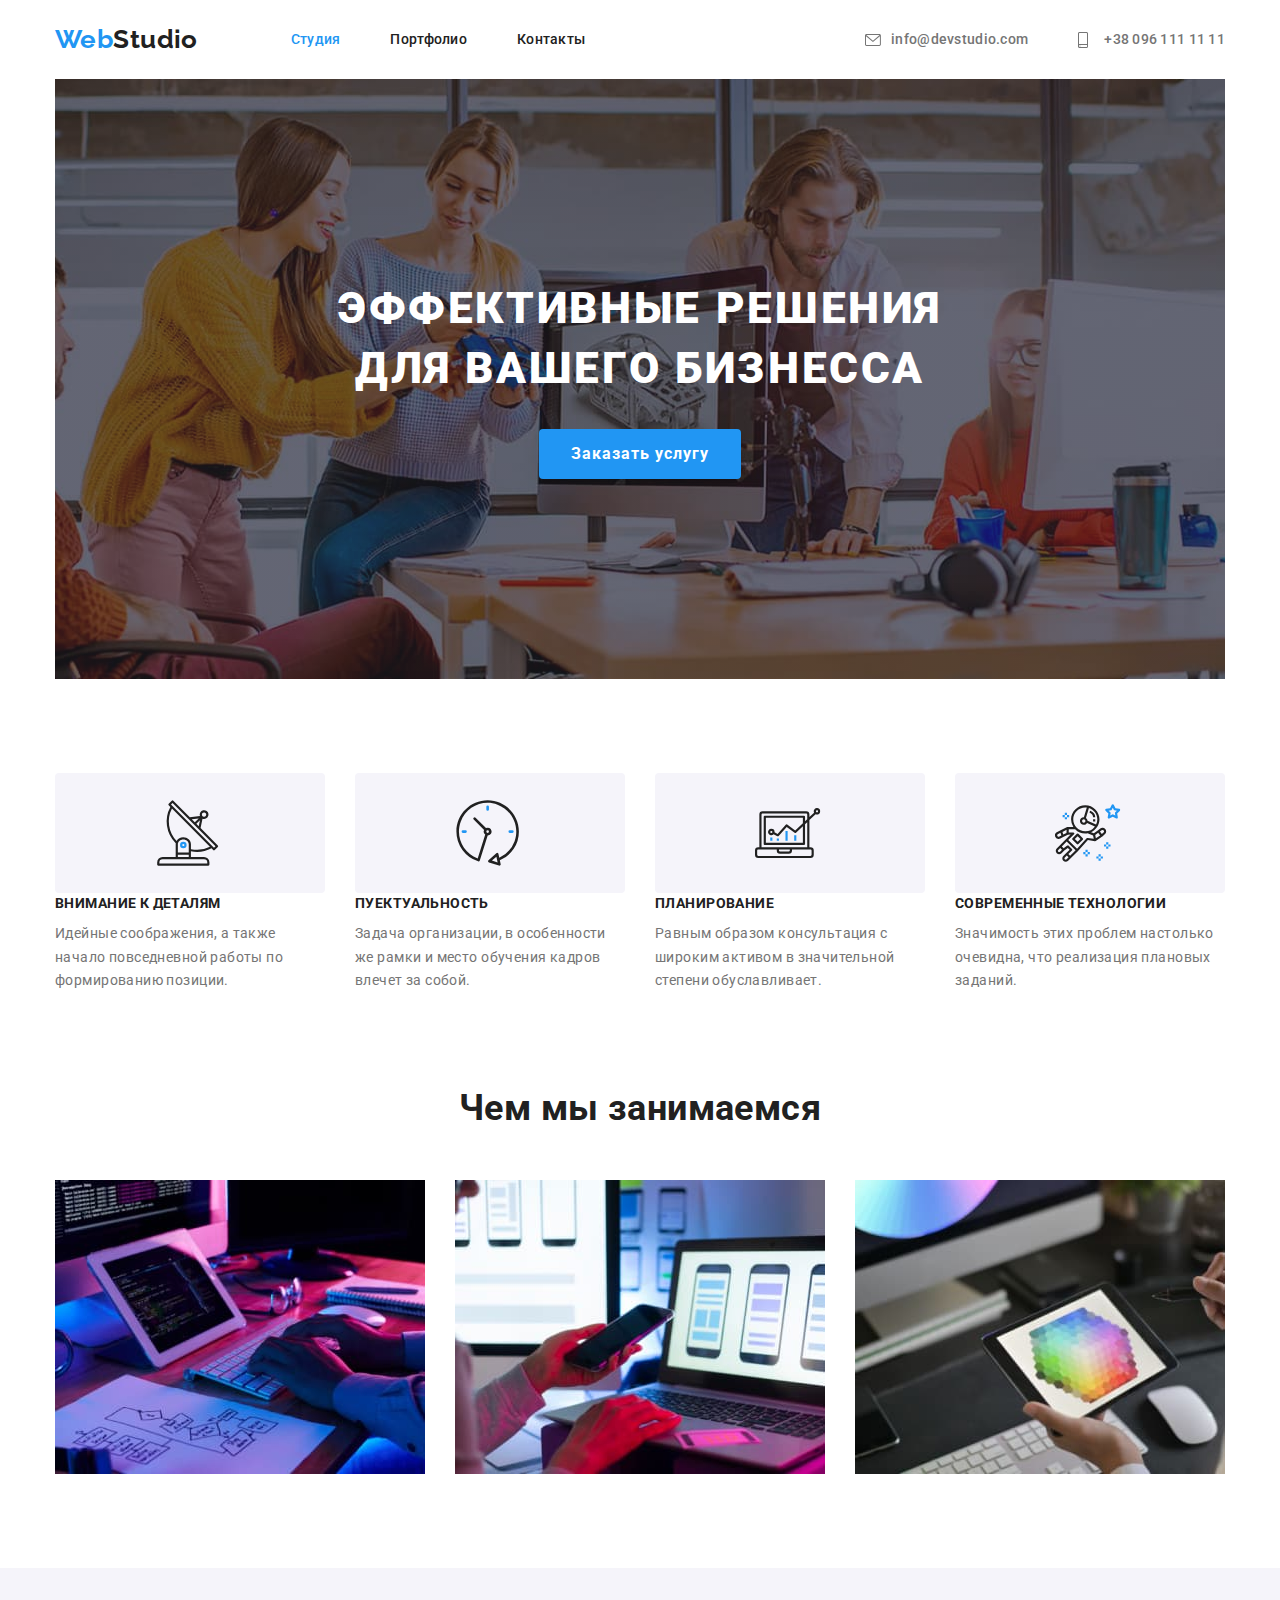
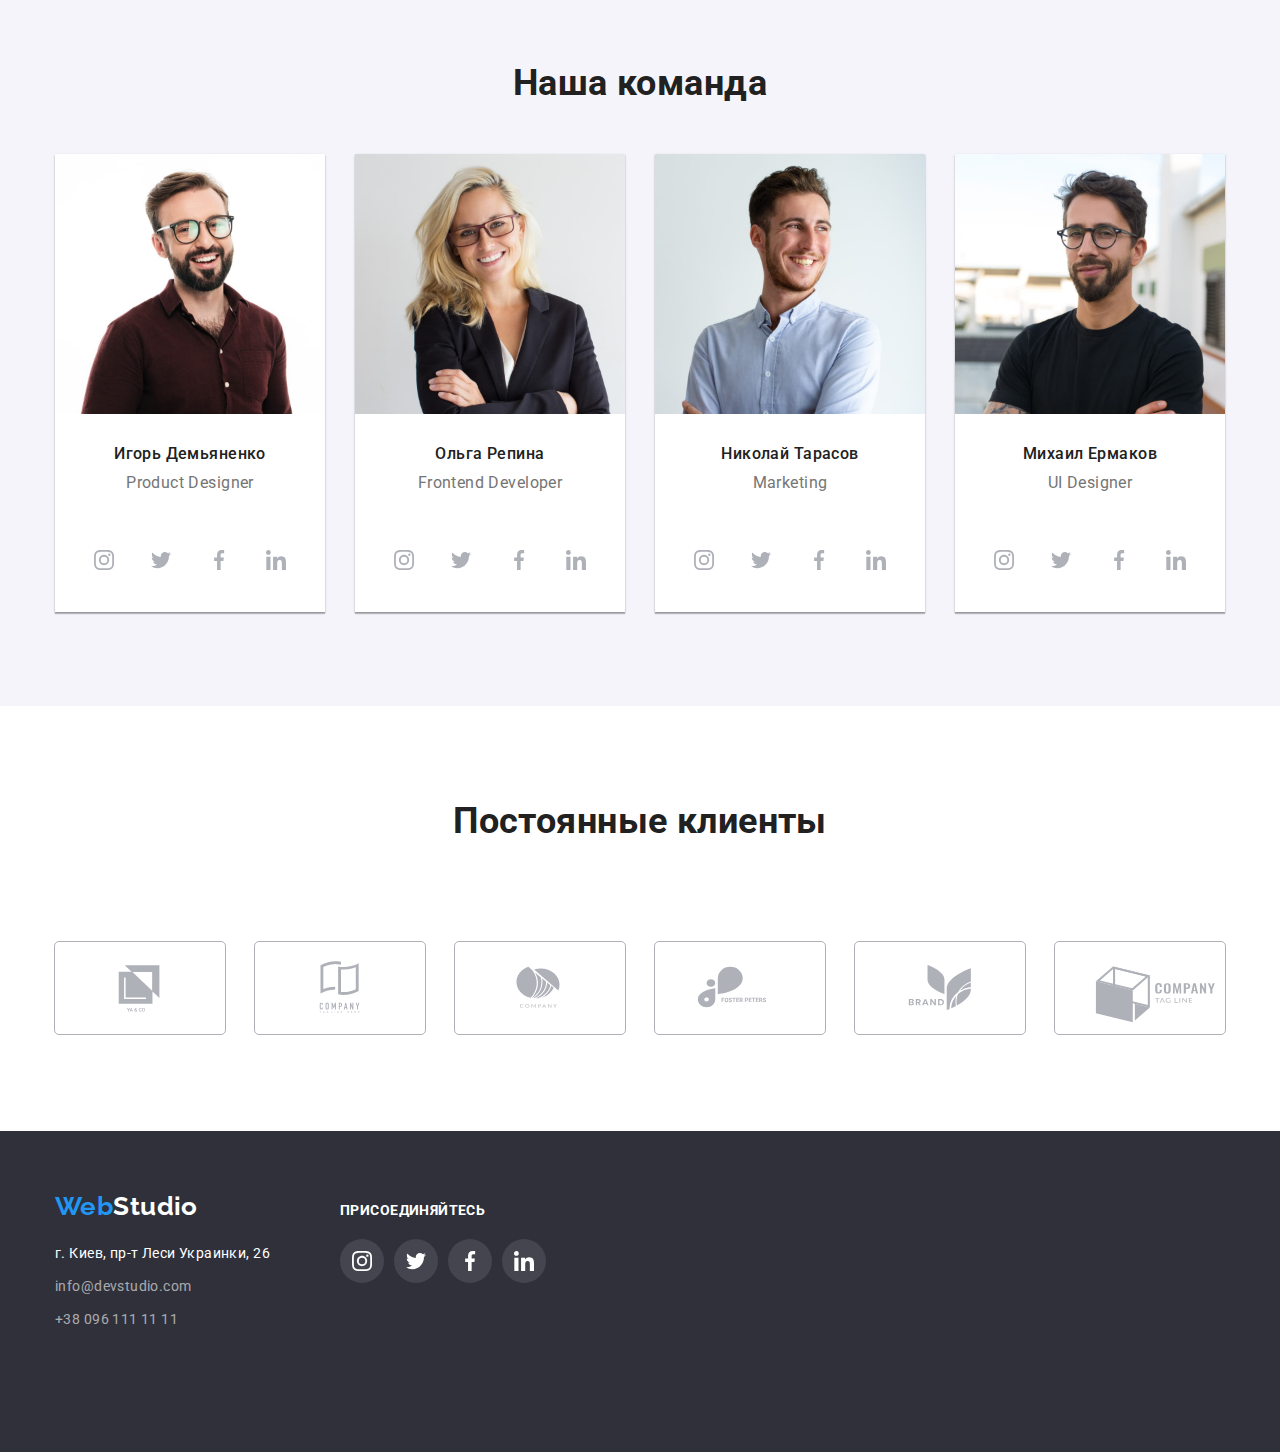
==== commit f5f163c7: "изменения стилей" ====
--- a/index.html
+++ b/index.html
@@ -271,18 +271,19 @@
 <!--Футер-->
 <footer class="footer">
    <div class="container">
-     
-    <address class="footer-adress">
-        <ul>
-            <li><a href="./index.html" class="logo-footer"><span class="title">Web</span>Studio
-            </a></li>
-            <li class="footer-item"><a href="https://goo.gl/maps/piqngm7oDQpEDh6u6" class="map" target="_blank" rel="noopener nofollow noreferrer">г. Киев, пр-т Леси Украинки, 26</a></li>
-            <li class="footer-item"><a href="mailto:info@devstudio.com" class="link">info@devstudio.com</a></li>
-            <li class="footer-item"><a href="tel:+380961111111" class="link">+38 096 111 11 11</a></li>
-        </ul>
-    </address>
-    
-    <div class="social">
+    <div class="information">
+        <a href="./index.html" class="logo-footer"><span class="title">Web</span>Studio
+        </a>
+        <address class="footer-adress">
+            <ul>
+                <li class="footer-item"><a href="https://goo.gl/maps/piqngm7oDQpEDh6u6" class="map" target="_blank"
+                        rel="noopener nofollow noreferrer">г. Киев, пр-т Леси Украинки, 26</a></li>
+                <li class="footer-item"><a href="mailto:info@devstudio.com" class="link">info@devstudio.com</a></li>
+                <li class="footer-item"><a href="tel:+380961111111" class="link">+38 096 111 11 11</a></li>
+            </ul>
+        </address>
+    </div>
+        <div class="social">
         <h3 class="text">присоединяйтесь</h3>
         <ul class="soc">
             <li class="soc-list">
--- a/css/styles.css
+++ b/css/styles.css
@@ -124,6 +124,7 @@
     margin-left: auto;
     
 }
+
 .site-contacts .item:not(:last-child) {
     margin-right: 50px;
 }
@@ -144,14 +145,14 @@
 .site-contacts .link:focus {
     color: var(--accent-color);
 }
+
 .link-icon {
-    background-position: center;
     width: 16px;
     height: 16px;
     margin-right: 10px;
     vertical-align: middle;
 
-    fill: var(--title-text-color);
+    fill: var(--title-text-color)
     
 }
 
@@ -434,7 +435,6 @@
 /* footer */
 
 .footer {
-    display: flex;
     padding-top: 60px;
     padding-bottom: 60px;
     padding-left: 0;
@@ -442,9 +442,15 @@
 
     background-color: var(--background-spaygrey-color);
 }
+
+.footer .container {
+    display: flex;
+    align-items: baseline;
+
+}
    
 .logo-footer {
-    display: inline-flex;
+    display: inline-block;
     margin-bottom: 20px;
 
     color: var(--primary-white-color);
@@ -454,7 +460,6 @@
     font-size: 26px;
     line-height: 1.19;
     text-decoration: none;
-    font-style: normal;
     
 }
 
@@ -464,7 +469,6 @@
 }
 
 .footer-adress {
-    display: inline-flex;
     margin-bottom: 60px;
 }
 
@@ -502,10 +506,9 @@
 
 .text {
     margin-top: 0;
-    margin-bottom: 0;
+    margin-bottom: 20px;
     margin-left: 0;
     margin-right: 0;
-    padding-bottom: 20px;
 
     color: var(--primary-white-color);
 
@@ -516,15 +519,16 @@
     text-transform: uppercase;
 
 }
+
 .social {
-    display: inline-flex;
+    display: flex;
     flex-direction: column;
     margin-left: 70px;
 }
 
 .soc {
-    display: inline-flex;
-
+    display: flex;
+    
 } 
 
 .soc-list {
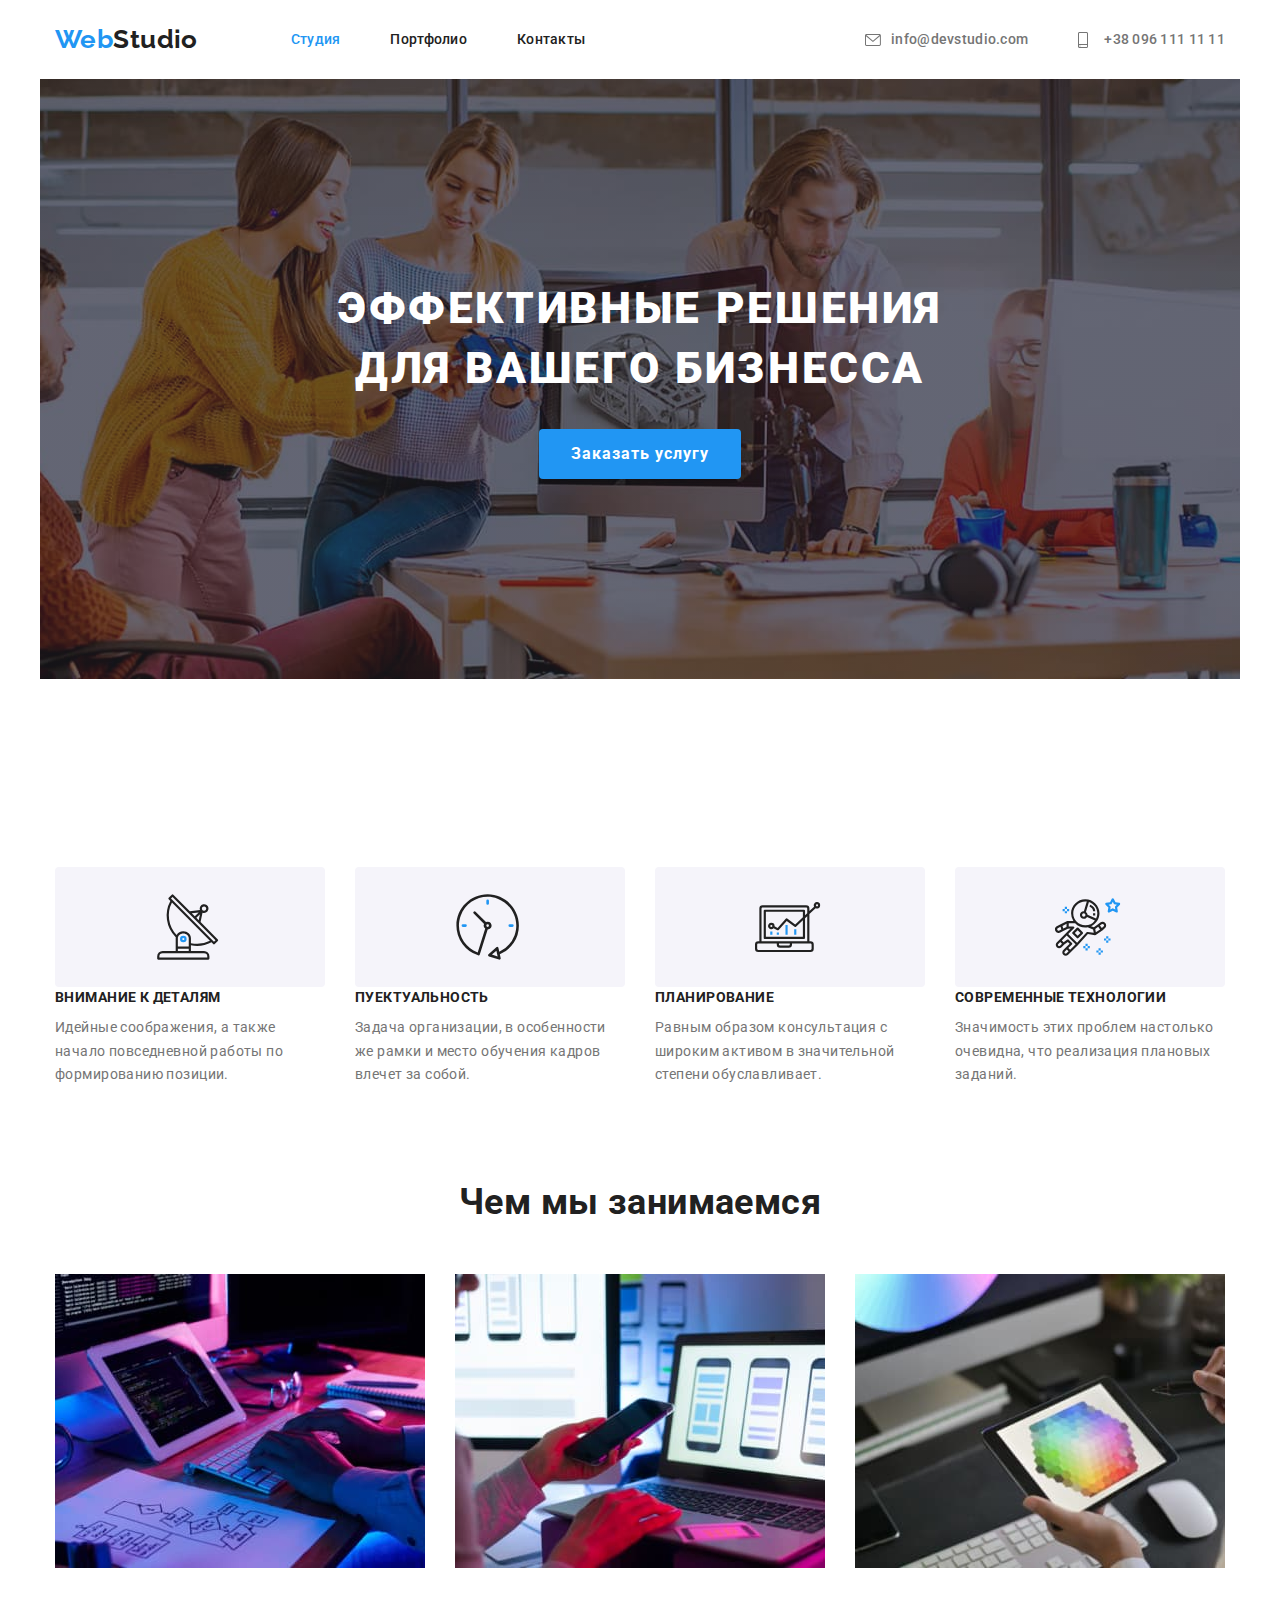
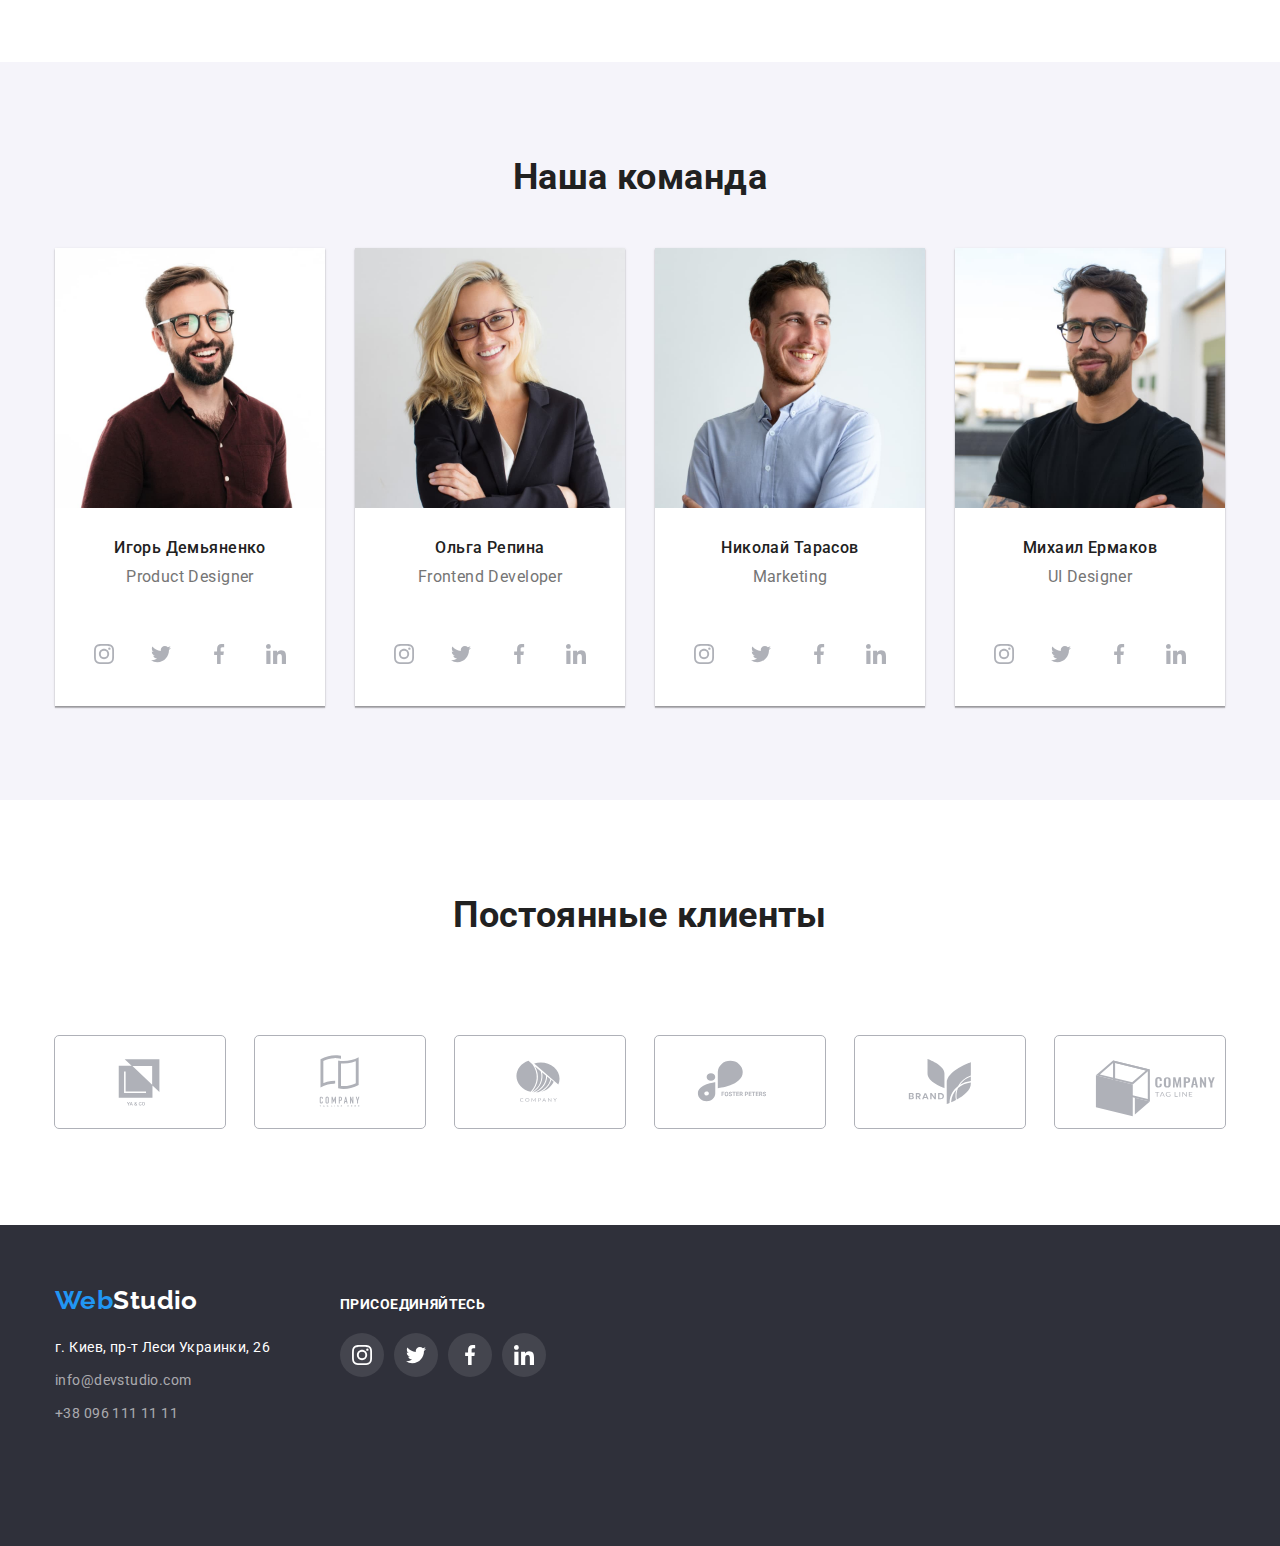
==== commit fdf1ac74: "change language" ====
--- a/index.html
+++ b/index.html
@@ -14,7 +14,7 @@
   
 </head>
 <body>
-    <!--Шапка профиля-->
+    <!--Header-->
 <header>
    <div class="container main-nav">
     <nav class="auth-nav">
@@ -37,18 +37,17 @@
             <use href="./images/symbol-defs.svg#phone" width="10"></use>
         </svg>+38 096 111 11 11</a></li>
     </ul>
-   </div>
-    
+   </div>  
 </header>
 <main> 
-    <!--Герой-->
-    <div class="container">
-        <section class="section hero">
+    <!--Hero-->
+    <section class="section no-padding">
+        <div class="container hero">
             <h1 class="hero-title">ЭФФЕКТИВНЫЕ РЕШЕНИЯ ДЛЯ ВАШЕГО БИЗНЕССА</h1>
             <button type="button" class="hero-button">Заказать услугу</button>
-        </section>
-    </div>
-    <!--Особенности-->
+        </div>
+    </section>
+    <!--Peculiarities-->
     <section class="section">
         <div class="container">
             <h2 class="visual-heading">Преймущества</h2>
@@ -58,8 +57,7 @@
                     <use href="./images/symbol-defs.svg#antenna" width="65.32"></use>
                 </svg>
                 <h3 class="peculiarities-title">ВНИМАНИЕ К ДЕТАЛЯМ</h3>
-                <p class="peculiarities-text">Идейные соображения, а также начало повседневной работы по формированию позиции.</p>
-                
+                <p class="peculiarities-text">Идейные соображения, а также начало повседневной работы по формированию позиции.</p>   
             </li>
             <li class="item">
                 <svg class="item-icom">
@@ -85,7 +83,7 @@
         </ul>
         </div>
     </section>
-    <!--Чем мы занимаемся-->
+    <!--Work-->
     <section class="section no-padding">
         <div class="container">
             <h2 class="section-title">Чем мы занимаемся</h2>
@@ -99,11 +97,10 @@
                 <li class="work-link">
                     <img src="./images/box3.jpg" width="370" height="294" alt="Работа на планшете">
                 </li>
-            
             </ul>
         </div>
     </section>
-    <!--Наша команда-->
+    <!--Team-->
     <section class="section team">
         <div class="container">
             <h2 class="section-title">Наша команда</h2>
@@ -131,9 +128,7 @@
                         <svg class="team-icon">
                         <use href="./images/symbol-defs.svg#linkedIn" width="20" height="20"></use>
                     </svg>
-                    </a>
-                    
-                
+                    </a>   
             </li>
             <li class="team-roster">
                 <img src="./images/foto2.jpg" width="270" height="260" alt="Фото сотрудника">
@@ -158,8 +153,7 @@
                         <svg class="team-icon">
                         <use href="./images/symbol-defs.svg#linkedIn" width="20" height="20"></use>
                     </svg>
-                    </a>
-                
+                    </a>   
             </li>
             <li class="team-roster">
                 <img src="./images/foto3.jpg" width="270" height="260" alt="Фото сотрудника">
@@ -184,8 +178,7 @@
                         <svg class="team-icon">
                         <use href="./images/symbol-defs.svg#linkedIn" width="20" height="20"></use>
                     </svg>
-                    </a>
-                
+                    </a>   
             </li>
             <li class="team-roster">
                 <img src="./images/foto4.jpg" width="270" height="260" alt="Фото сотрудника">
@@ -210,13 +203,12 @@
                         <svg class="team-icon">
                         <use href="./images/symbol-defs.svg#linkedIn" width="20" height="20"></use>
                     </svg>
-                    </a>
-                
+                    </a>   
             </li>
         </ul>
         </div>
     </section>
-    <!-- Постоянные клиенты -->
+    <!-- Clients -->
     <section class="section">
         <div class="container">
             <h2 class="section-title">Постоянные клиенты</h2>
@@ -267,8 +259,7 @@
         </div>
     </section>
 </main>
-
-<!--Футер-->
+<!--Footer-->
 <footer class="footer">
    <div class="container">
     <div class="information">
@@ -317,9 +308,6 @@
         </ul>
     </div>
     </div>
-
-
 </footer>
-    
 </body>
 </html>--- a/css/styles.css
+++ b/css/styles.css
@@ -13,7 +13,6 @@
     --background-grey-color: #F5F4FA;
     --background-spaygrey-color: #2F303A;
     --icon-grey-color: #AFB1B8;
-
 }
 
 body {
@@ -45,7 +44,8 @@
     height: auto;
 }
 
-/* Контейнер */
+/* Container */
+
 .container {
     width: 1200px;
     padding-left: 15px;
@@ -59,7 +59,8 @@
     align-items: center;
 }
 
-/* Логотип */
+/* Logo*/
+
 .logo {
     margin-right: 93px;
 
@@ -69,23 +70,20 @@
     font-weight: 700;
     font-size: 26px;
     line-height: 1.19;
-    text-decoration: none;
-    
-    
-    
-}
+    text-decoration: none;   
+}
+
 .logo .title {
-    
     color: var(--accent-color);
 }
 
 .auth-nav {
     display: flex;
     align-items: center;
-
-}
-
-/* Навигация */
+}
+
+/* Navigation */
+
 .site-nav {
     display: flex;
 }
@@ -104,8 +102,7 @@
     font-weight: 500;
     line-height: 1.1;
     letter-spacing: 0.02em;
-    text-decoration: none;
-    
+    text-decoration: none;   
 }
 
 .site-nav .link:hover,
@@ -113,16 +110,15 @@
     color: var(--accent-color);
 }
 
-.site-nav .link.curent {
+.link.curent {
     color: var(--accent-color);
 }
 
-/* Контакты */
+/* Contacts */
 
 .site-contacts {
     display: flex;
-    margin-left: auto;
-    
+    margin-left: auto;  
 }
 
 .site-contacts .item:not(:last-child) {
@@ -152,19 +148,13 @@
     margin-right: 10px;
     vertical-align: middle;
 
-    fill: var(--title-text-color)
-    
-}
-
-.link-icon:hover,
-.link-icon:focus {
-    fill: var(--accent-color);
-}
-
-
-/* Герой */
-
-.hero {
+    fill: currentColor;   
+}
+
+
+/* Hero*/
+
+.container.hero {
     padding-top: 200px;
     padding-bottom: 200px;
 
@@ -179,8 +169,7 @@
     background-position: center;
     background-size: cover;
 
-    text-align: center;
-    
+    text-align: center;    
 }
 
 .hero-title {
@@ -196,8 +185,7 @@
     font-size: 44px;
     line-height: 1.36;
     letter-spacing: 0.06em;
-    text-transform: uppercase;
-    
+    text-transform: uppercase;  
 }
 
 .hero-button {
@@ -221,12 +209,11 @@
 
 .button.active {
     color: var(--primary-white-color);
-    background-color: var(--accent-color);
-    
-}
-
-
-/* Особенности */
+    background-color: var(--accent-color);   
+}
+
+
+/* Peculiarities */
 .visual-heading{
     position: absolute;
     width: 1px;
@@ -238,8 +225,8 @@
     clip-path: inset(100%);
     clip: rect(0 0 0 0);
     overflow: hidden;
-
-}
+}
+
 .section.no-padding {
     padding-top: 0;
 }
@@ -247,7 +234,6 @@
 .peculiarities {
     display: flex;
     align-items: center;
-
 }
 
 .peculiarities .item {
@@ -256,7 +242,6 @@
 
 .peculiarities .item:not(:last-child) {
     margin-right: 30px;
-
 }
 
 .item-icom {
@@ -264,8 +249,7 @@
     height: 120px;
     padding-left: 100px;
     border-radius: 4px;
-    background-color: var(--background-grey-color);
-    
+    background-color: var(--background-grey-color);   
 }
 
 .peculiarities-title {
@@ -276,8 +260,7 @@
 
     font-size: 14px;
     line-height: 1.1;
-    text-transform: uppercase;
-    
+    text-transform: uppercase;   
 }
 
 .peculiarities-text {
@@ -286,11 +269,10 @@
 
     color: var(--title-text-color);
 
-    line-height: 1.71;
-    
-}
-
-/* Чем мы занимаемся */
+    line-height: 1.71;   
+}
+
+/* Work */
 
 .work {
     display: flex;
@@ -302,22 +284,21 @@
 
     font-size: 36px;
     line-height: 1.17;
-    text-align: center;
-    
+    text-align: center;   
 }
 
 .work-link:not(:last-child) {
     margin-right: 30px;
 }
 
-/* Наша команда */
+/* Team */
+
 .section.team {
     background-color: var(--background-grey-color);  
 }
 
 .team-list {
-    display: flex;
-    
+    display: flex;    
 }
  
 .team-roster {
@@ -335,7 +316,6 @@
 .team-roster:not(:last-child) {
     margin-right: 30px;
 }
-
 
 .team-link {
     display: inline-flex;
@@ -346,8 +326,8 @@
     margin-top: 16px;
 
     fill: var(--icon-grey-color);
-
-}
+}
+
 .team-icon {
     padding-left: 12px;
     padding-top: 12px;
@@ -363,10 +343,7 @@
     fill: var(--primary-white-color);
     border-radius: 50%;
     border: 0;
-
-}
-
-
+}
 
 .team-name {
     padding-top: 30px;
@@ -378,10 +355,9 @@
 
     font-weight: 500;
     font-size: 16px;
-    line-height: 1.19;
-    
-    
-}
+    line-height: 1.19;   
+}
+
 .team-job {
     padding-bottom: 30px;
     margin-top: 0;
@@ -390,18 +366,16 @@
     color: var(--title-text-color);
 
     font-size: 16px;
-    line-height: 1.19;
-    
-}
-
-/* Клиенты */
+    line-height: 1.19;   
+}
+
+/* Clients*/
 
 .clients {
     display: flex;
     margin: 0;
     padding: 0;
-    border: none;
-    
+    border: none;   
 }
 
 .clients-link {
@@ -419,6 +393,7 @@
 .clients-list:not(:last-child) {
     margin-right: 30px;
 }
+
 .clients-icon {
     padding-top: 16px;
     padding-left: 32px;
@@ -428,11 +403,10 @@
 .clients-link:focus {
     fill: var(--accent-color);
     border: 1px solid var(--accent-color);
-
-}
-
-
-/* footer */
+}
+
+
+/* Footer */
 
 .footer {
     padding-top: 60px;
@@ -446,7 +420,6 @@
 .footer .container {
     display: flex;
     align-items: baseline;
-
 }
    
 .logo-footer {
@@ -459,8 +432,7 @@
     font-weight: 700;
     font-size: 26px;
     line-height: 1.19;
-    text-decoration: none;
-    
+    text-decoration: none;   
 }
 
 .logo-footer .title {
@@ -480,8 +452,7 @@
 
     font-style: normal;
     line-height: 1.71;
-    text-decoration: none;
-    
+    text-decoration: none;   
 }
 
 .footer-adress .link {
@@ -491,14 +462,13 @@
 
     font-style: normal;
     line-height: 1.71;
-    text-decoration: none;
-    
-}
+    text-decoration: none;   
+}
+
 .footer-adress .link:hover,
 .footer-adress .link:focus {
     color: var(--accent-color);
 }
-
 
 .footer-item:not(:last-child) {
     margin-bottom: 9px;
@@ -517,7 +487,6 @@
     line-height: 1.14;
     letter-spacing: 0.03em;
     text-transform: uppercase;
-
 }
 
 .social {
@@ -527,14 +496,8 @@
 }
 
 .soc {
-    display: flex;
-    
+    display: flex;    
 } 
-
-.soc-list {
-    /* display: block; */
-}
-    
 
 .soc-link {
     display: inline-flex;
@@ -545,7 +508,6 @@
     fill: var(--primary-white-color);
     background-color: rgba(255, 255, 255, 0.1);
     border-radius: 50%;
-
 }
 
 .soc-icon {
@@ -596,6 +558,9 @@
 .button:focus {
     color: var(--primary-white-color);
     background-color: var(--accent-color);
+    box-shadow: 0px 3px 1px rgba(0, 0, 0, 0.1), 
+                0px 1px 2px rgba(0, 0, 0, 0.08),
+                0px 2px 2px rgba(0, 0, 0, 0.12);
 }
 
 .button.active,
@@ -641,7 +606,6 @@
     margin-bottom: 0;
 
     text-decoration: none;
-
 }
 
 .job-title {
@@ -655,11 +619,9 @@
 
     font-size: 18px;
     line-height: 2;
-    letter-spacing: 0.06em;
-    
-    
-    
-}
+    letter-spacing: 0.06em;    
+}
+
 .job-text {
     margin-top: 0;
     margin-bottom: 0;
@@ -669,7 +631,6 @@
     color: var(--title-text-color);
 
     font-size: 16px;
-    line-height: 1.88;
-    
-}
-
+    line-height: 1.88;   
+}
+
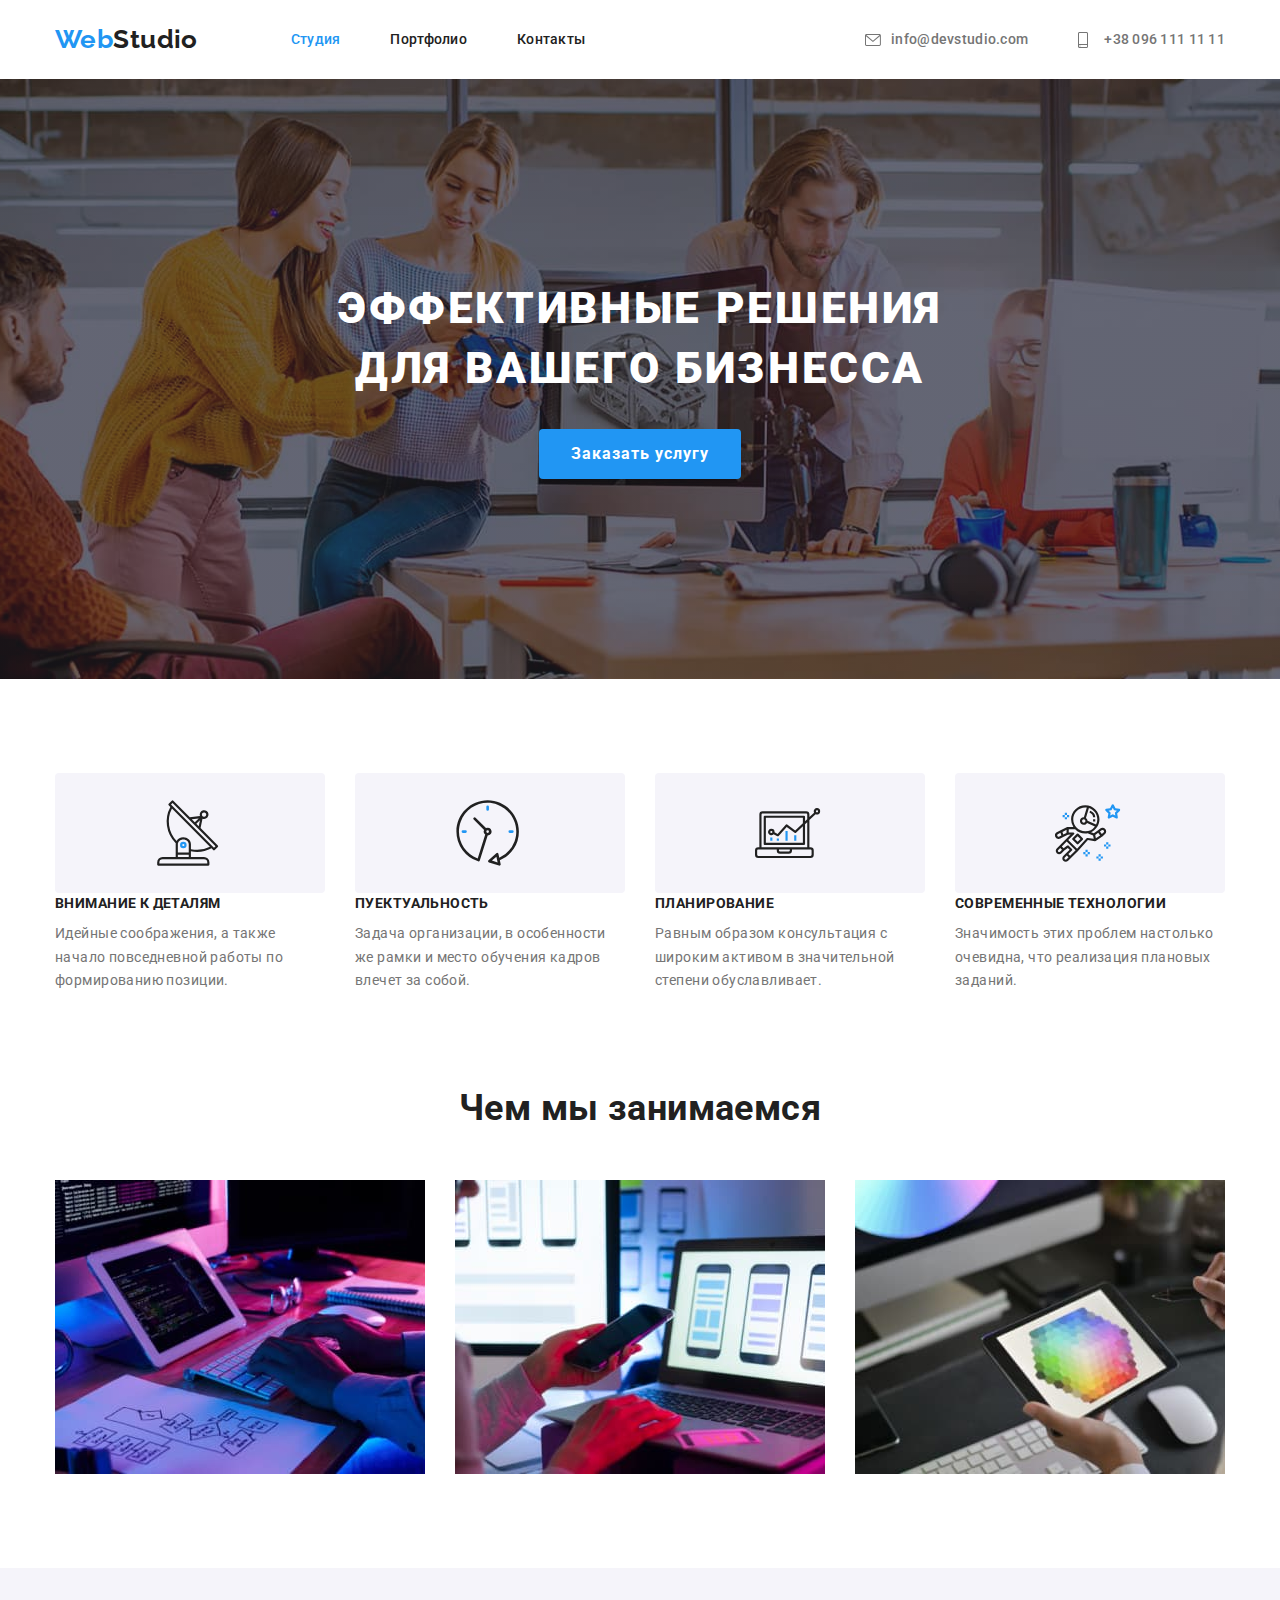
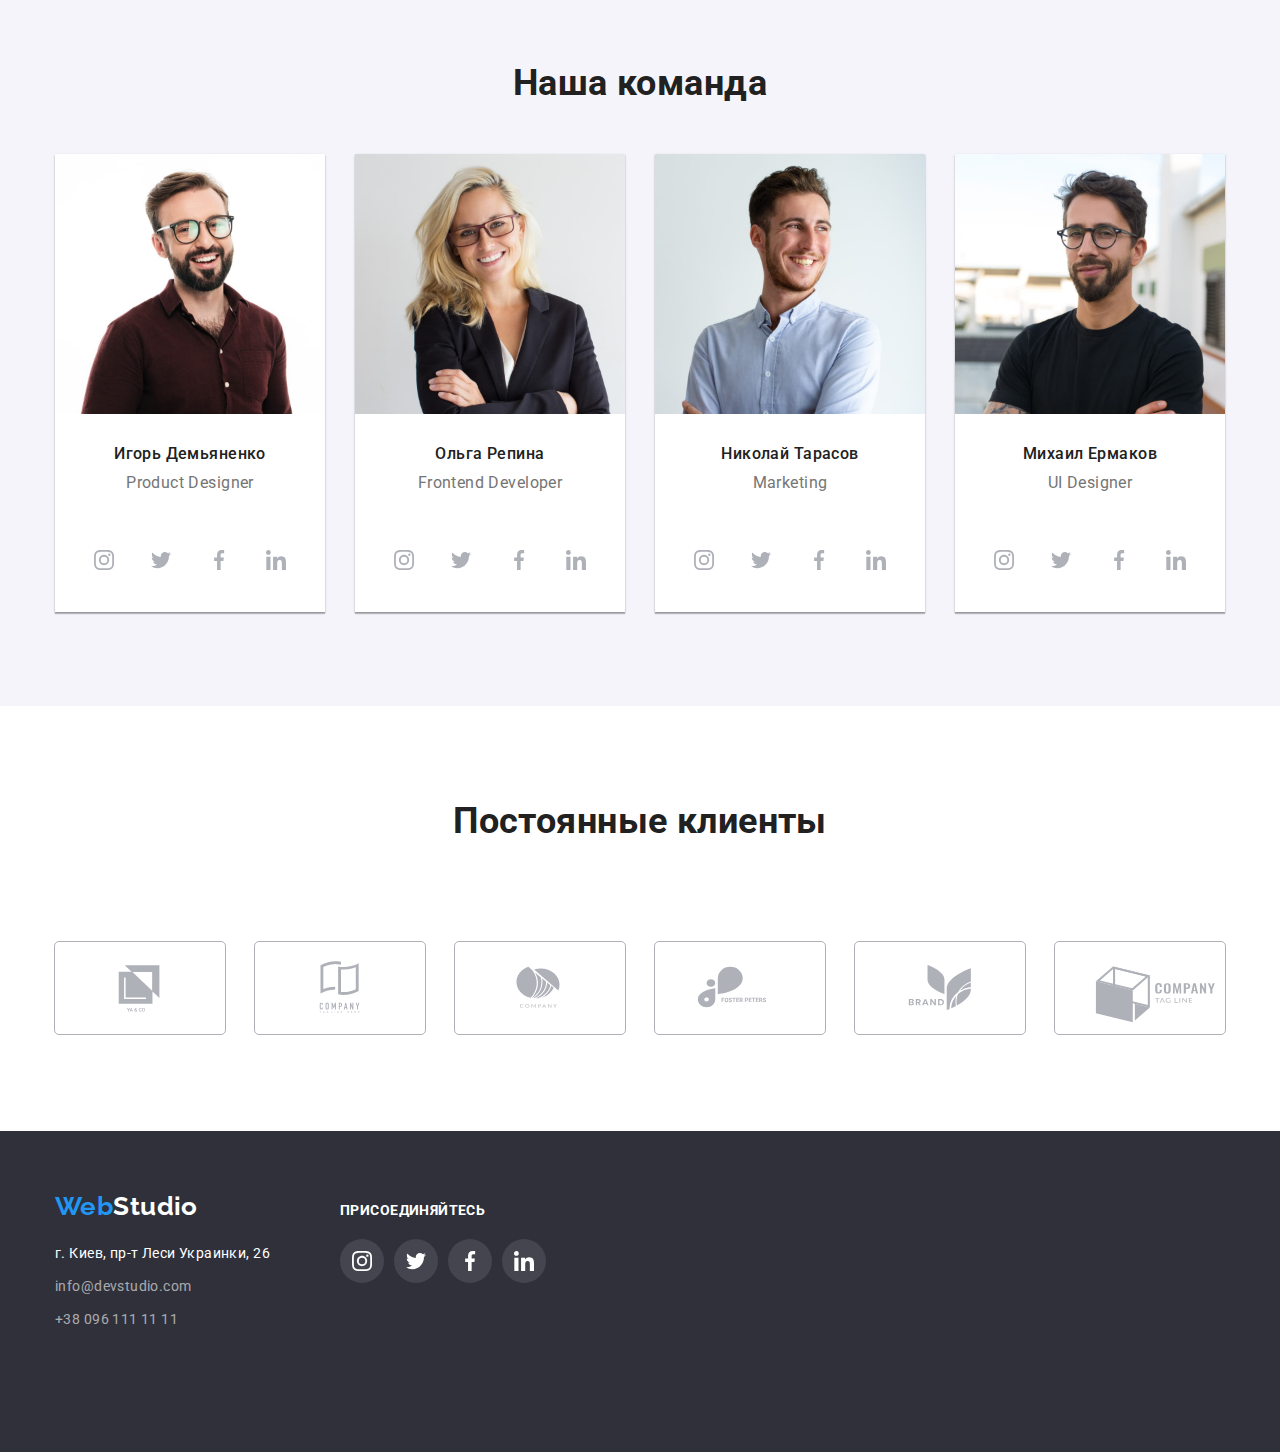
==== commit 8bac0cac: "change hero" ====
--- a/index.html
+++ b/index.html
@@ -41,7 +41,7 @@
 </header>
 <main> 
     <!--Hero-->
-    <section class="section no-padding">
+    <section class="section-hero">
         <div class="container hero">
             <h1 class="hero-title">ЭФФЕКТИВНЫЕ РЕШЕНИЯ ДЛЯ ВАШЕГО БИЗНЕССА</h1>
             <button type="button" class="hero-button">Заказать услугу</button>
--- a/css/styles.css
+++ b/css/styles.css
@@ -154,9 +154,11 @@
 
 /* Hero*/
 
-.container.hero {
-    padding-top: 200px;
-    padding-bottom: 200px;
+.section-hero {
+    margin-left: auto;
+    margin-right: auto;
+    max-width: 1600px;
+    max-height: 600px;
 
     background-image: linear-gradient(
         rgba(47, 48, 58, 0.4),
@@ -168,6 +170,11 @@
     background-repeat: no-repeat;
     background-position: center;
     background-size: cover;
+}
+
+.container.hero {
+    padding-top: 200px;
+    padding-bottom: 200px;
 
     text-align: center;    
 }
@@ -205,6 +212,7 @@
     box-shadow: 0px 4px 4px rgba(0, 0, 0, 0.15);
     border-radius: 4px;
     border: 0;
+    cursor: pointer;
 }
 
 .button.active {
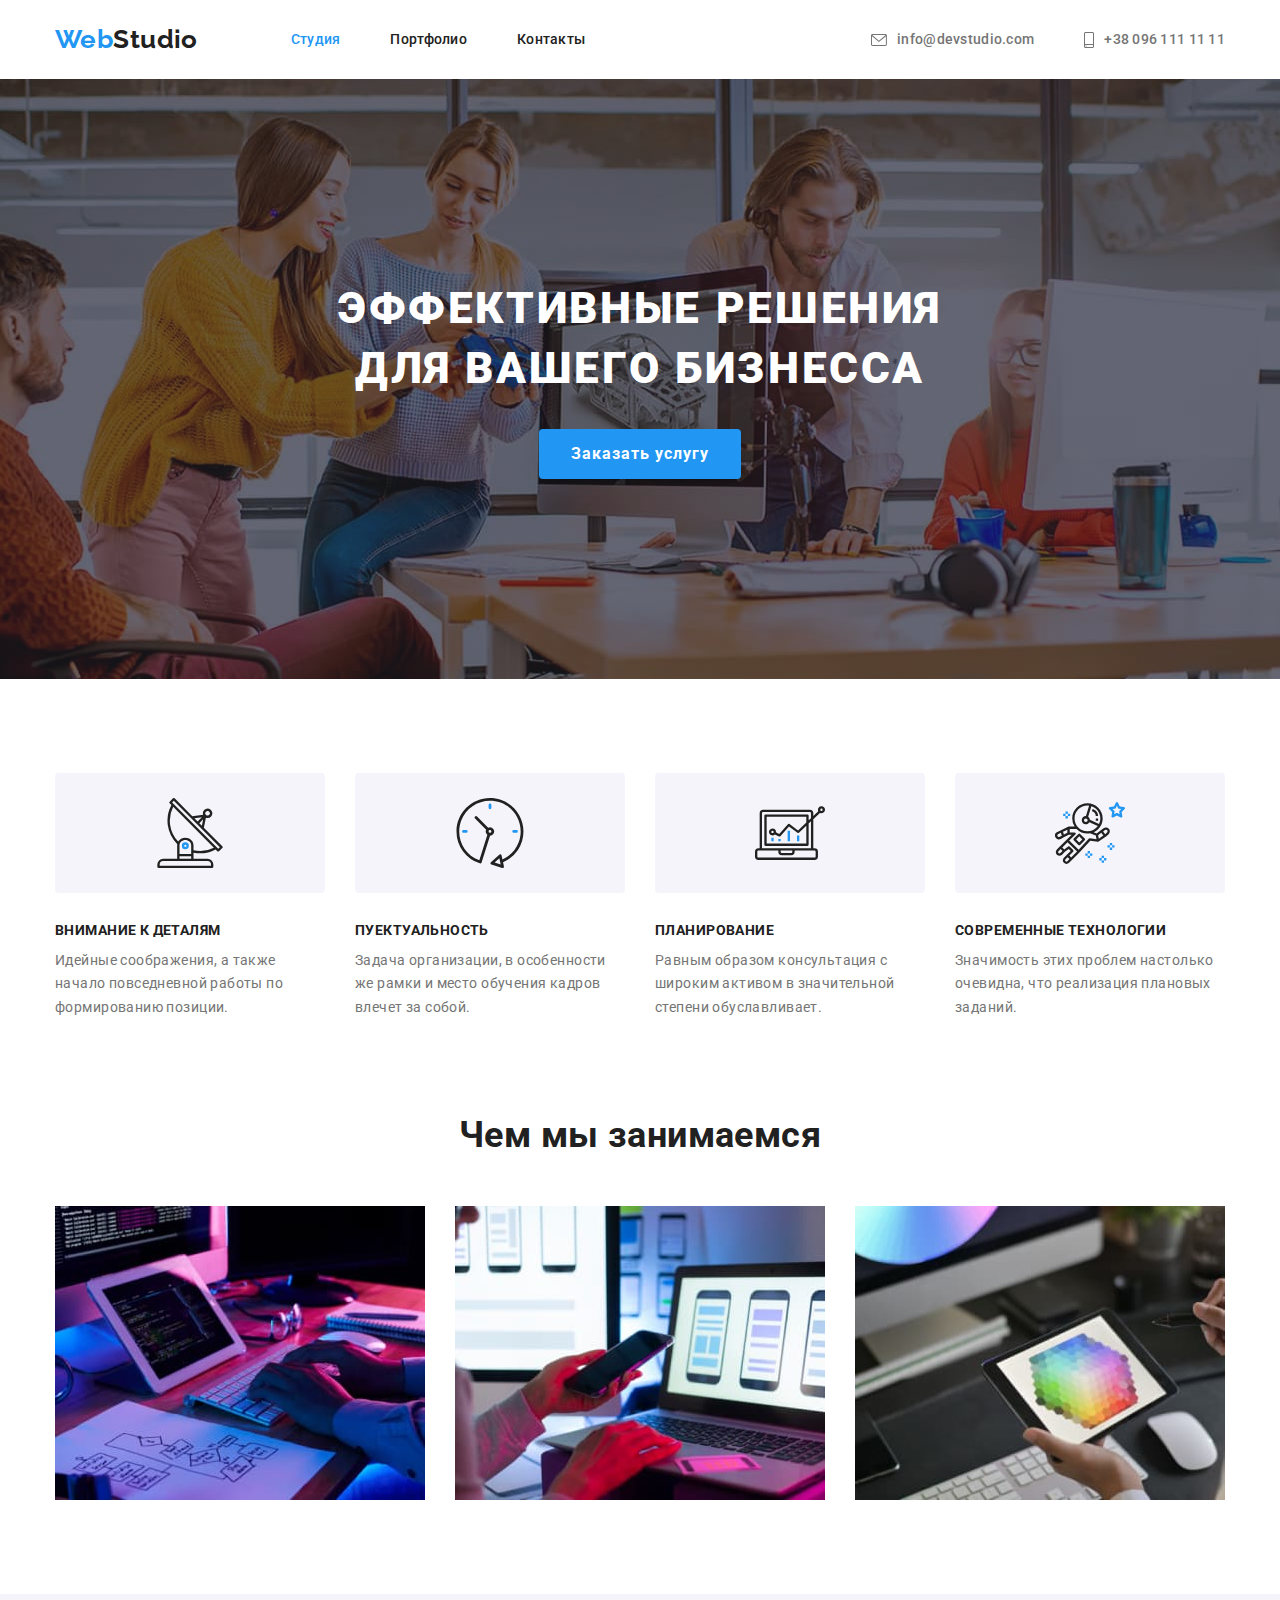
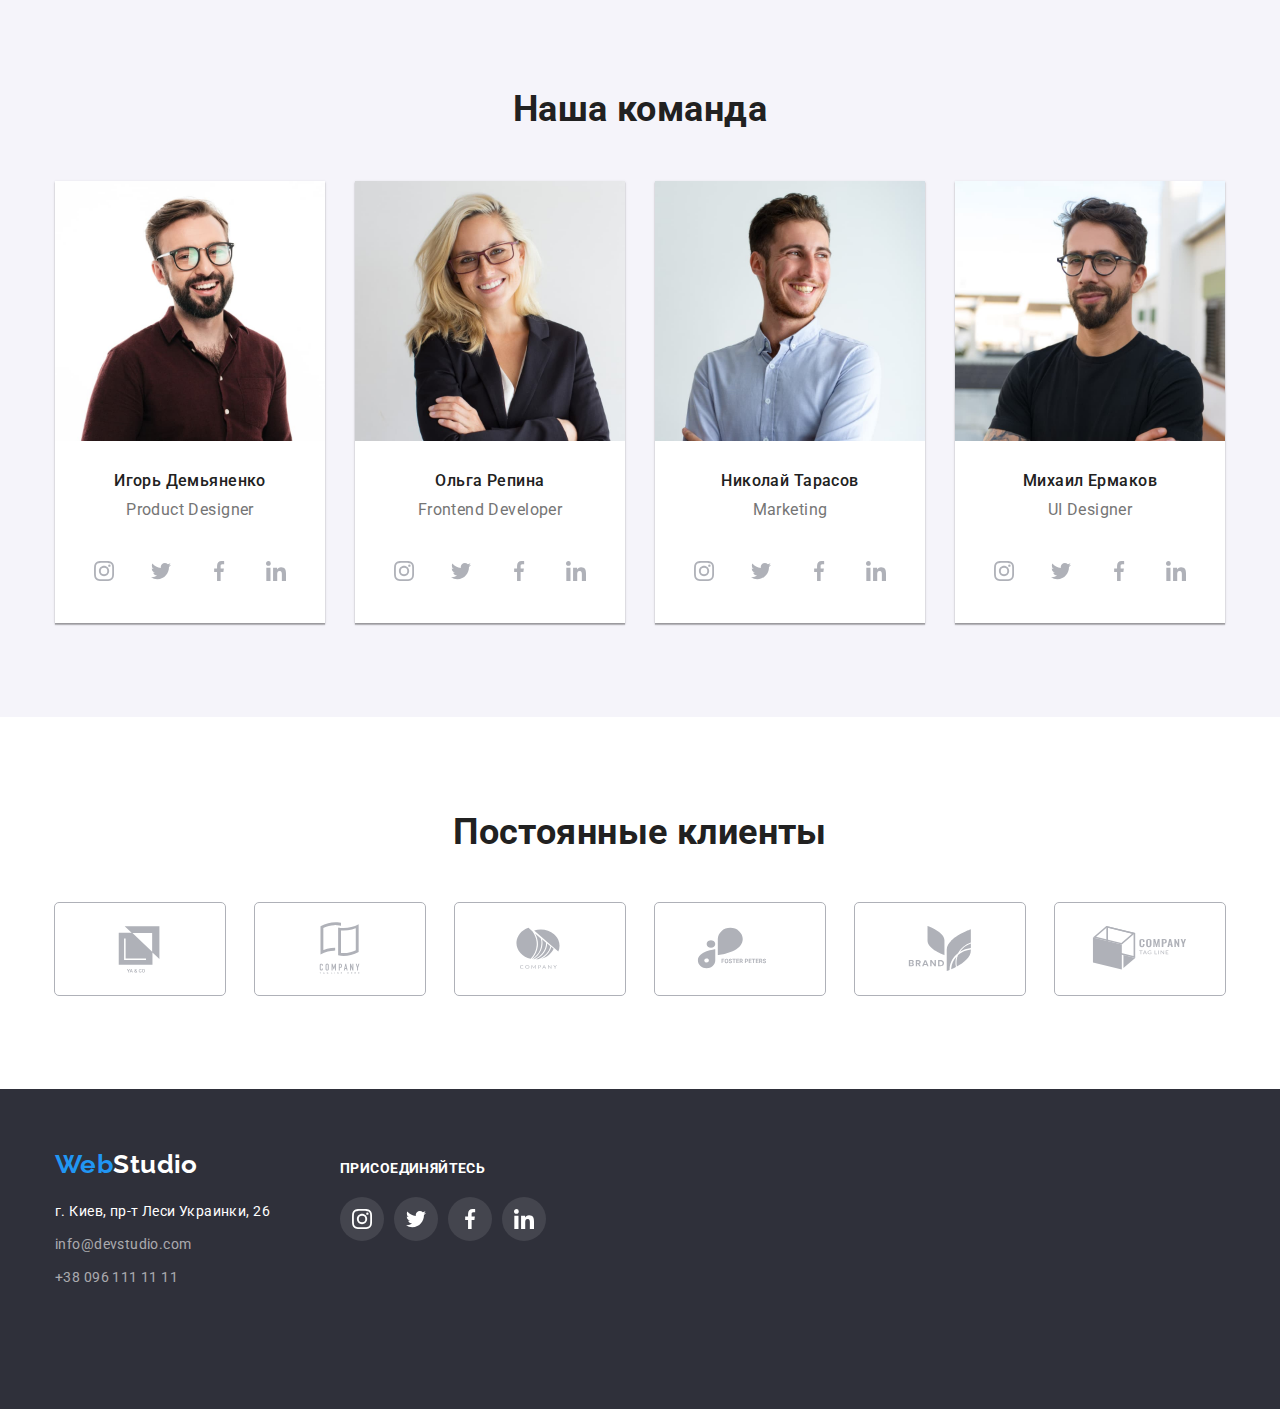
==== commit 380363a7: "change icon-svg" ====
--- a/index.html
+++ b/index.html
@@ -29,12 +29,12 @@
     <ul class="site-contacts">
         <li class="item">
             <a href="mailto:info@devstudio.com" class="link">
-            <svg class="link-icon">
-                <use href="./images/symbol-defs.svg#mail" width="16"></use>
+            <svg class="link-icon" width="16" height="12">
+                <use href="./images/symbol-defs.svg#mail"></use>
             </svg>info@devstudio.com</a></li>
         <li class="item"><a href="tel:+380961111111" class="link">
-            <svg class="link-icon">
-            <use href="./images/symbol-defs.svg#phone" width="10"></use>
+            <svg class="link-icon" width="10" height="16">
+            <use href="./images/symbol-defs.svg#phone"></use>
         </svg>+38 096 111 11 11</a></li>
     </ul>
    </div>  
@@ -53,30 +53,30 @@
             <h2 class="visual-heading">Преймущества</h2>
         <ul class="peculiarities">
             <li class="item">
-                <svg class="item-icom">
-                    <use href="./images/symbol-defs.svg#antenna" width="65.32"></use>
-                </svg>
+                <div class="item-icon"><svg width="70" height="70">
+                    <use href="./images/symbol-defs.svg#antenna"></use>
+                </svg></div>
                 <h3 class="peculiarities-title">ВНИМАНИЕ К ДЕТАЛЯМ</h3>
                 <p class="peculiarities-text">Идейные соображения, а также начало повседневной работы по формированию позиции.</p>   
             </li>
             <li class="item">
-                <svg class="item-icom">
-                    <use href="./images/symbol-defs.svg#clock" width="65.32"></use>
-                </svg>
+                <div class="item-icon"><svg width="70" height="70">
+                    <use href="./images/symbol-defs.svg#clock"></use>
+                </svg></div>
                 <h3 class="peculiarities-title">ПУЕКТУАЛЬНОСТЬ</h3>
                 <p class="peculiarities-text">Задача организации, в особенности же рамки и место обучения кадров влечет за собой.</p>
             </li>
             <li class="item">
-                <svg class="item-icom">
-                    <use href="./images/symbol-defs.svg#diagram" width="65.32"></use>
-                </svg>
+                <div class="item-icon"><svg width="70" height="70">
+                    <use href="./images/symbol-defs.svg#diagram"></use>
+                </svg></div>
                 <h3 class="peculiarities-title">ПЛАНИРОВАНИЕ</h3>
                 <p class="peculiarities-text">Равным образом консультация с широким активом в значительной степени обуславливает.</p>
             </li>
             <li class="item">
-                <svg class="item-icom">
-                    <use href="./images/symbol-defs.svg#astronaut" width="65.32"></use>
-                </svg>
+                <div class="item-icon"><svg width="70" height="70">
+                    <use href="./images/symbol-defs.svg#astronaut"></use>
+                </svg></div>
                 <h3 class="peculiarities-title">СОВРЕМЕННЫЕ ТЕХНОЛОГИИ</h3>
                 <p class="peculiarities-text">Значимость этих проблем настолько очевидна, что реализация плановых заданий.</p>
             </li>
@@ -110,23 +110,23 @@
                     <h3 class="team-name">Игорь Демьяненко</h3>
                     <p class="team-job">Product Designer</p>
                     <a href="" class="team-link">
-                        <svg class="team-icon">
-                        <use href="./images/symbol-defs.svg#instagram" width="20" height="20"></use>
-                    </svg>
-                    </a>
-                    <a href="" class="team-link">
-                        <svg class="team-icon">
-                        <use href="./images/symbol-defs.svg#twitter" width="20" height="20"></use>
-                    </svg>
-                    </a>
-                    <a href="" class="team-link">
-                        <svg class="team-icon">
-                        <use href="./images/symbol-defs.svg#facebook" width="20" height="20"></use>
-                    </svg>
-                    </a>
-                    <a href="" class="team-link">
-                        <svg class="team-icon">
-                        <use href="./images/symbol-defs.svg#linkedIn" width="20" height="20"></use>
+                        <svg width="20" height="20">
+                        <use href="./images/symbol-defs.svg#instagram"></use>
+                    </svg>
+                    </a>
+                    <a href="" class="team-link">
+                        <svg width="20" height="20">
+                        <use href="./images/symbol-defs.svg#twitter"></use>
+                    </svg>
+                    </a>
+                    <a href="" class="team-link">
+                        <svg width="20" height="20">
+                        <use href="./images/symbol-defs.svg#facebook"></use>
+                    </svg>
+                    </a>
+                    <a href="" class="team-link">
+                        <svg width="20" height="20">
+                        <use href="./images/symbol-defs.svg#linkedIn"></use>
                     </svg>
                     </a>   
             </li>
@@ -134,76 +134,76 @@
                 <img src="./images/foto2.jpg" width="270" height="260" alt="Фото сотрудника">
                     <h3 class="team-name">Ольга Репина</h3>
                     <p class="team-job">Frontend Developer</p>
-                    <a href="" class="team-link">
-                        <svg class="team-icon">
-                        <use href="./images/symbol-defs.svg#instagram" width="20" height="20"></use>
-                    </svg>
-                    </a>
-                    <a href="" class="team-link">
-                        <svg class="team-icon">
-                        <use href="./images/symbol-defs.svg#twitter" width="20" height="20"></use>
-                    </svg>
-                    </a>
-                    <a href="" class="team-link">
-                        <svg class="team-icon">
-                        <use href="./images/symbol-defs.svg#facebook" width="20" height="20"></use>
-                    </svg>
-                    </a>
-                    <a href="" class="team-link">
-                        <svg class="team-icon">
-                        <use href="./images/symbol-defs.svg#linkedIn" width="20" height="20"></use>
-                    </svg>
-                    </a>   
+                     <a href="" class="team-link">
+                        <svg width="20" height="20">
+                        <use href="./images/symbol-defs.svg#instagram"></use>
+                    </svg>
+                    </a>
+                    <a href="" class="team-link">
+                        <svg width="20" height="20">
+                        <use href="./images/symbol-defs.svg#twitter"></use>
+                    </svg>
+                    </a>
+                    <a href="" class="team-link">
+                        <svg width="20" height="20">
+                        <use href="./images/symbol-defs.svg#facebook"></use>
+                    </svg>
+                    </a>
+                    <a href="" class="team-link">
+                        <svg width="20" height="20">
+                        <use href="./images/symbol-defs.svg#linkedIn"></use>
+                    </svg>
+                    </a>  
             </li>
             <li class="team-roster">
                 <img src="./images/foto3.jpg" width="270" height="260" alt="Фото сотрудника">
                     <h3 class="team-name">Николай Тарасов</h3>
                     <p class="team-job">Marketing</p>
                     <a href="" class="team-link">
-                        <svg class="team-icon">
-                        <use href="./images/symbol-defs.svg#instagram" width="20" height="20"></use>
-                    </svg>
-                    </a>
-                    <a href="" class="team-link">
-                        <svg class="team-icon">
-                        <use href="./images/symbol-defs.svg#twitter" width="20" height="20"></use>
-                    </svg>
-                    </a>
-                    <a href="" class="team-link">
-                        <svg class="team-icon">
-                        <use href="./images/symbol-defs.svg#facebook" width="20" height="20"></use>
-                    </svg>
-                    </a>
-                    <a href="" class="team-link">
-                        <svg class="team-icon">
-                        <use href="./images/symbol-defs.svg#linkedIn" width="20" height="20"></use>
-                    </svg>
-                    </a>   
+                        <svg width="20" height="20">
+                            <use href="./images/symbol-defs.svg#instagram"></use>
+                        </svg>
+                    </a>
+                    <a href="" class="team-link">
+                        <svg width="20" height="20">
+                            <use href="./images/symbol-defs.svg#twitter"></use>
+                        </svg>
+                    </a>
+                    <a href="" class="team-link">
+                        <svg width="20" height="20">
+                            <use href="./images/symbol-defs.svg#facebook"></use>
+                        </svg>
+                    </a>
+                    <a href="" class="team-link">
+                        <svg width="20" height="20">
+                            <use href="./images/symbol-defs.svg#linkedIn"></use>
+                        </svg>
+                    </a>
             </li>
             <li class="team-roster">
                 <img src="./images/foto4.jpg" width="270" height="260" alt="Фото сотрудника">
                     <h3 class="team-name">Михаил Ермаков</h3>
                     <p class="team-job">UI Designer</p>
-                    <a href="" class="team-link">
-                        <svg class="team-icon">
-                        <use href="./images/symbol-defs.svg#instagram" width="20" height="20"></use>
-                    </svg>
-                    </a>
-                    <a href="" class="team-link">
-                        <svg class="team-icon">
-                        <use href="./images/symbol-defs.svg#twitter" width="20" height="20"></use>
-                    </svg>
-                    </a>
-                    <a href="" class="team-link">
-                        <svg class="team-icon">
-                        <use href="./images/symbol-defs.svg#facebook" width="20" height="20"></use>
-                    </svg>
-                    </a>
-                    <a href="" class="team-link">
-                        <svg class="team-icon">
-                        <use href="./images/symbol-defs.svg#linkedIn" width="20" height="20"></use>
-                    </svg>
-                    </a>   
+                <a href="" class="team-link">
+                    <svg width="20" height="20">
+                        <use href="./images/symbol-defs.svg#instagram"></use>
+                    </svg>
+                </a>
+                <a href="" class="team-link">
+                    <svg width="20" height="20">
+                        <use href="./images/symbol-defs.svg#twitter"></use>
+                    </svg>
+                </a>
+                <a href="" class="team-link">
+                    <svg width="20" height="20">
+                        <use href="./images/symbol-defs.svg#facebook"></use>
+                    </svg>
+                </a>
+                <a href="" class="team-link">
+                    <svg width="20" height="20">
+                        <use href="./images/symbol-defs.svg#linkedIn"></use>
+                    </svg>
+                </a>
             </li>
         </ul>
         </div>
@@ -251,7 +251,7 @@
                 <li class="clients-list">
                     <a href="" class="clients-link">
                         <svg class="clients-icon">
-                            <use href="./images/symbol-defs.svg#company6"></use>
+                            <use href="./images/symbol-defs.svg#company6" width="106" height="60"></use>
                         </svg>
                     </a>
                 </li>
@@ -279,29 +279,29 @@
         <ul class="soc">
             <li class="soc-list">
                 <a href="" class="soc-link">
-                    <svg class="soc-icon">
-                        <use href="./images/symbol-defs.svg#instagram" width="20" height="20"></use>
+                    <svg width="20" height="20">
+                        <use href="./images/symbol-defs.svg#instagram"></use>
                     </svg>
                 </a>
             </li>
             <li class="soc-list">
                 <a href="" class="soc-link">
-                    <svg class="soc-icon">
-                        <use href="./images/symbol-defs.svg#twitter" width="20" height="20"></use>
+                    <svg width="20" height="20">
+                        <use href="./images/symbol-defs.svg#twitter"></use>
                     </svg>
                 </a>
             </li>
             <li class="soc-list">
                 <a href="" class="soc-link">
-                    <svg class="soc-icon">
-                        <use href="./images/symbol-defs.svg#facebook" width="20" height="20"></use>
+                    <svg width="20" height="20">
+                        <use href="./images/symbol-defs.svg#facebook"></use>
                     </svg>
                 </a>
             </li>
             <li class="soc-list">
                 <a href="" class="soc-link">
-                    <svg class="soc-icon">
-                        <use href="./images/symbol-defs.svg#linkedIn" width="20" height="20"></use>
+                    <svg width="20" height="20">
+                        <use href="./images/symbol-defs.svg#linkedIn"></use>
                     </svg>
                 </a>
             </li>
--- a/css/styles.css
+++ b/css/styles.css
@@ -143,8 +143,6 @@
 }
 
 .link-icon {
-    width: 16px;
-    height: 16px;
     margin-right: 10px;
     vertical-align: middle;
 
@@ -241,21 +239,26 @@
 
 .peculiarities {
     display: flex;
-    align-items: center;
+    /* align-items: center; */
 }
 
 .peculiarities .item {
     width: 270px;
+    justify-content: center;
+    align-items: center;
 }
 
 .peculiarities .item:not(:last-child) {
     margin-right: 30px;
 }
 
-.item-icom {
+.item-icon {
+    display: flex;
     width: 270px;
     height: 120px;
-    padding-left: 100px;
+    align-items: center;
+    justify-content: center;
+    margin-bottom: 30px;
     border-radius: 4px;
     background-color: var(--background-grey-color);   
 }
@@ -330,16 +333,13 @@
     text-decoration: none;
     width: 44px;
     height: 44px;
+    align-items: center;
+    justify-content: center;
     margin-bottom: 30px;
-    margin-top: 16px;
 
     fill: var(--icon-grey-color);
 }
 
-.team-icon {
-    padding-left: 12px;
-    padding-top: 12px;
-}
 
 .team-link:not(:last-child) {
     margin-right: 10px;
@@ -391,7 +391,8 @@
     text-decoration: none;
     width: 170px;
     height: 92px;
-    margin-top: 50px;
+    align-items: center;
+    justify-content: center;
 
     fill: var(--icon-grey-color);
     outline: 1px solid var(--icon-grey-color);
@@ -403,8 +404,8 @@
 }
 
 .clients-icon {
-    padding-top: 16px;
-    padding-left: 32px;
+    width: 106px;
+    height: 60px;
 }
 
 .clients-link:hover,
@@ -508,21 +509,19 @@
 } 
 
 .soc-link {
-    display: inline-flex;
+    display: flex;
     text-decoration: none;
     width: 44px;
     height: 44px;
 
+    align-items: center;
+    justify-content: center;
+
     fill: var(--primary-white-color);
     background-color: rgba(255, 255, 255, 0.1);
     border-radius: 50%;
 }
 
-.soc-icon {
-    display: inline-flex;
-    padding-left: 12px;
-    padding-top: 12px;
-}
 
 .soc-list:not(:last-child) {
     margin-right: 10px;
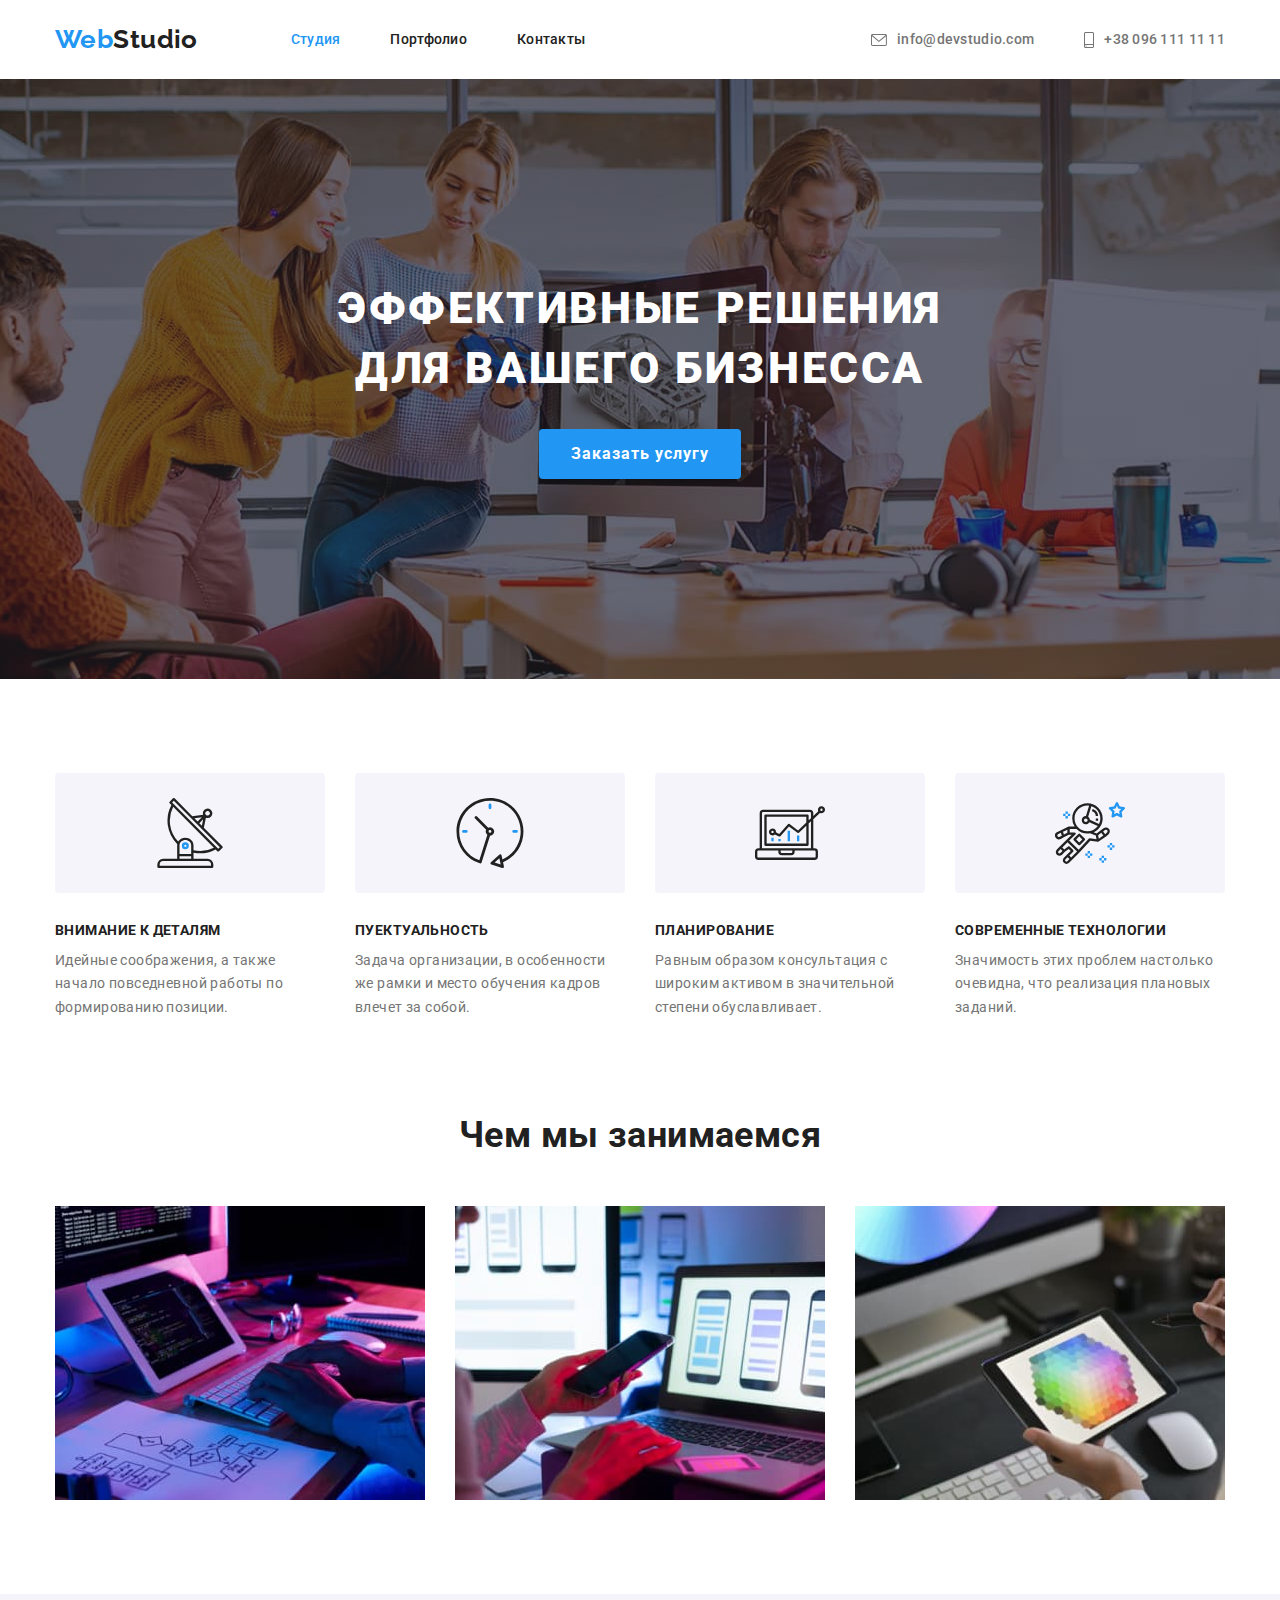
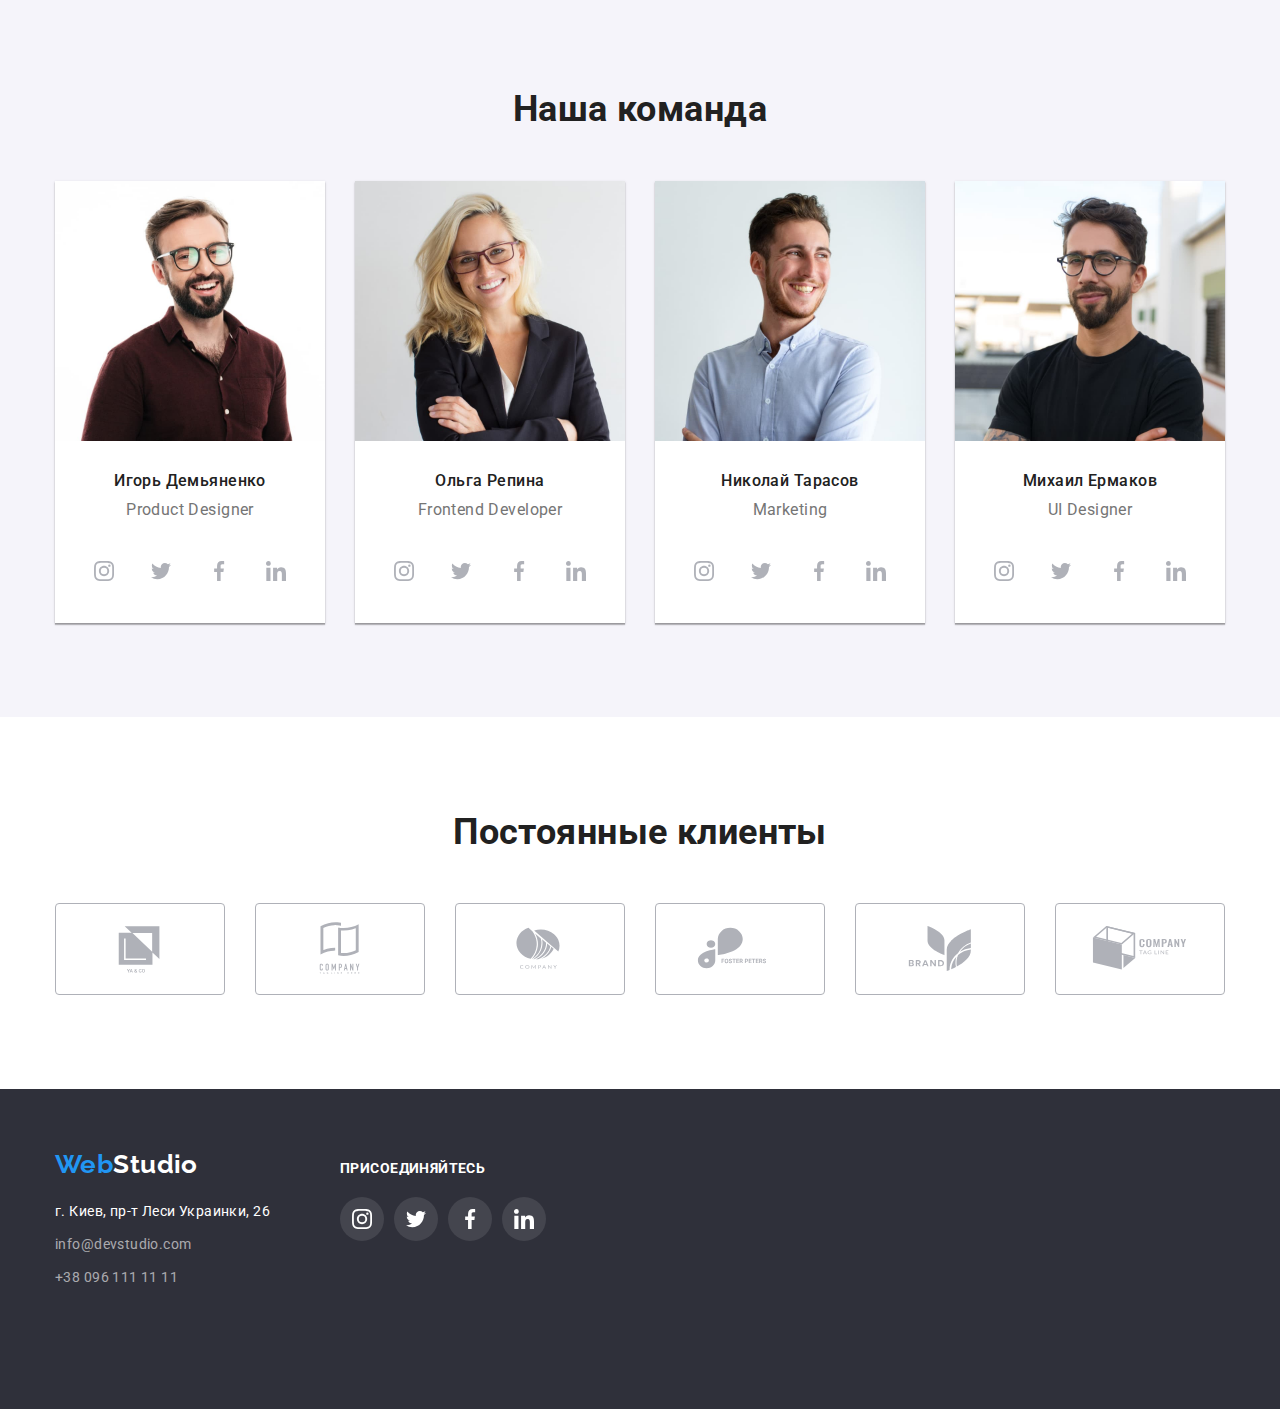
==== commit daecfee9: "change svg clients" ====
--- a/index.html
+++ b/index.html
@@ -215,43 +215,43 @@
             <ul class="clients">
                 <li class="clients-list">
                     <a href="" class="clients-link">
-                        <svg class="clients-icon">
-                            <use href="./images/symbol-defs.svg#company1" width="106" height="60"></use>
-                        </svg>
-                    </a>
-                </li>
-                <li class="clients-list">
-                    <a href="" class="clients-link">
-                        <svg class="clients-icon">
-                            <use href="./images/symbol-defs.svg#company2" width="106" height="60"></use>
-                        </svg>
-                    </a>
-                </li>
-                <li class="clients-list">
-                    <a href="" class="clients-link">
-                        <svg class="clients-icon">
-                            <use href="./images/symbol-defs.svg#company3" width="106" height="60"></use>
-                        </svg>
-                    </a>
-                </li>
-                <li class="clients-list">
-                    <a href="" class="clients-link">
-                        <svg class="clients-icon">
-                            <use href="./images/symbol-defs.svg#company4" width="106" height="60"></use>
-                        </svg>
-                    </a>
-                </li>
-                <li class="clients-list">
-                    <a href="" class="clients-link">
-                        <svg class="clients-icon">
-                            <use href="./images/symbol-defs.svg#company5" width="106" height="60"></use>
-                        </svg>
-                    </a>
-                </li>
-                <li class="clients-list">
-                    <a href="" class="clients-link">
-                        <svg class="clients-icon">
-                            <use href="./images/symbol-defs.svg#company6" width="106" height="60"></use>
+                        <svg width="106" height="60">
+                            <use href="./images/symbol-defs.svg#company1"></use>
+                        </svg>
+                    </a>
+                </li>
+                <li class="clients-list">
+                    <a href="" class="clients-link">
+                        <svg width="106" height="60">
+                            <use href="./images/symbol-defs.svg#company2"></use>
+                        </svg>
+                    </a>
+                </li>
+                <li class="clients-list">
+                    <a href="" class="clients-link">
+                        <svg width="106" height="60">
+                            <use href="./images/symbol-defs.svg#company3"></use>
+                        </svg>
+                    </a>
+                </li>
+                <li class="clients-list">
+                    <a href="" class="clients-link">
+                        <svg width="106" height="60">
+                            <use href="./images/symbol-defs.svg#company4"></use>
+                        </svg>
+                    </a>
+                </li>
+                <li class="clients-list">
+                    <a href="" class="clients-link">
+                        <svg width="106" height="60">
+                            <use href="./images/symbol-defs.svg#company5"></use>
+                        </svg>
+                    </a>
+                </li>
+                <li class="clients-list">
+                    <a href="" class="clients-link">
+                        <svg width="106" height="60">
+                            <use href="./images/symbol-defs.svg#company6"></use>
                         </svg>
                     </a>
                 </li>
--- a/css/styles.css
+++ b/css/styles.css
@@ -383,35 +383,37 @@
     display: flex;
     margin: 0;
     padding: 0;
-    border: none;   
-}
-
-.clients-link {
-    display: inline-flex;
-    text-decoration: none;
+    border: none;
+}
+
+.clients-list {
     width: 170px;
     height: 92px;
+    border: 0;
+}
+
+.clients-link {
+    display: flex;
+    text-decoration: none;
+    width: 100%;
+    height: 100%;
     align-items: center;
     justify-content: center;
+    border: 1px solid var(--icon-grey-color);
+    border-radius: 4px;
 
     fill: var(--icon-grey-color);
-    outline: 1px solid var(--icon-grey-color);
-    border-radius: 4px;
 }
 
 .clients-list:not(:last-child) {
     margin-right: 30px;
-}
-
-.clients-icon {
-    width: 106px;
-    height: 60px;
 }
 
 .clients-link:hover,
 .clients-link:focus {
     fill: var(--accent-color);
     border: 1px solid var(--accent-color);
+
 }
 
 
